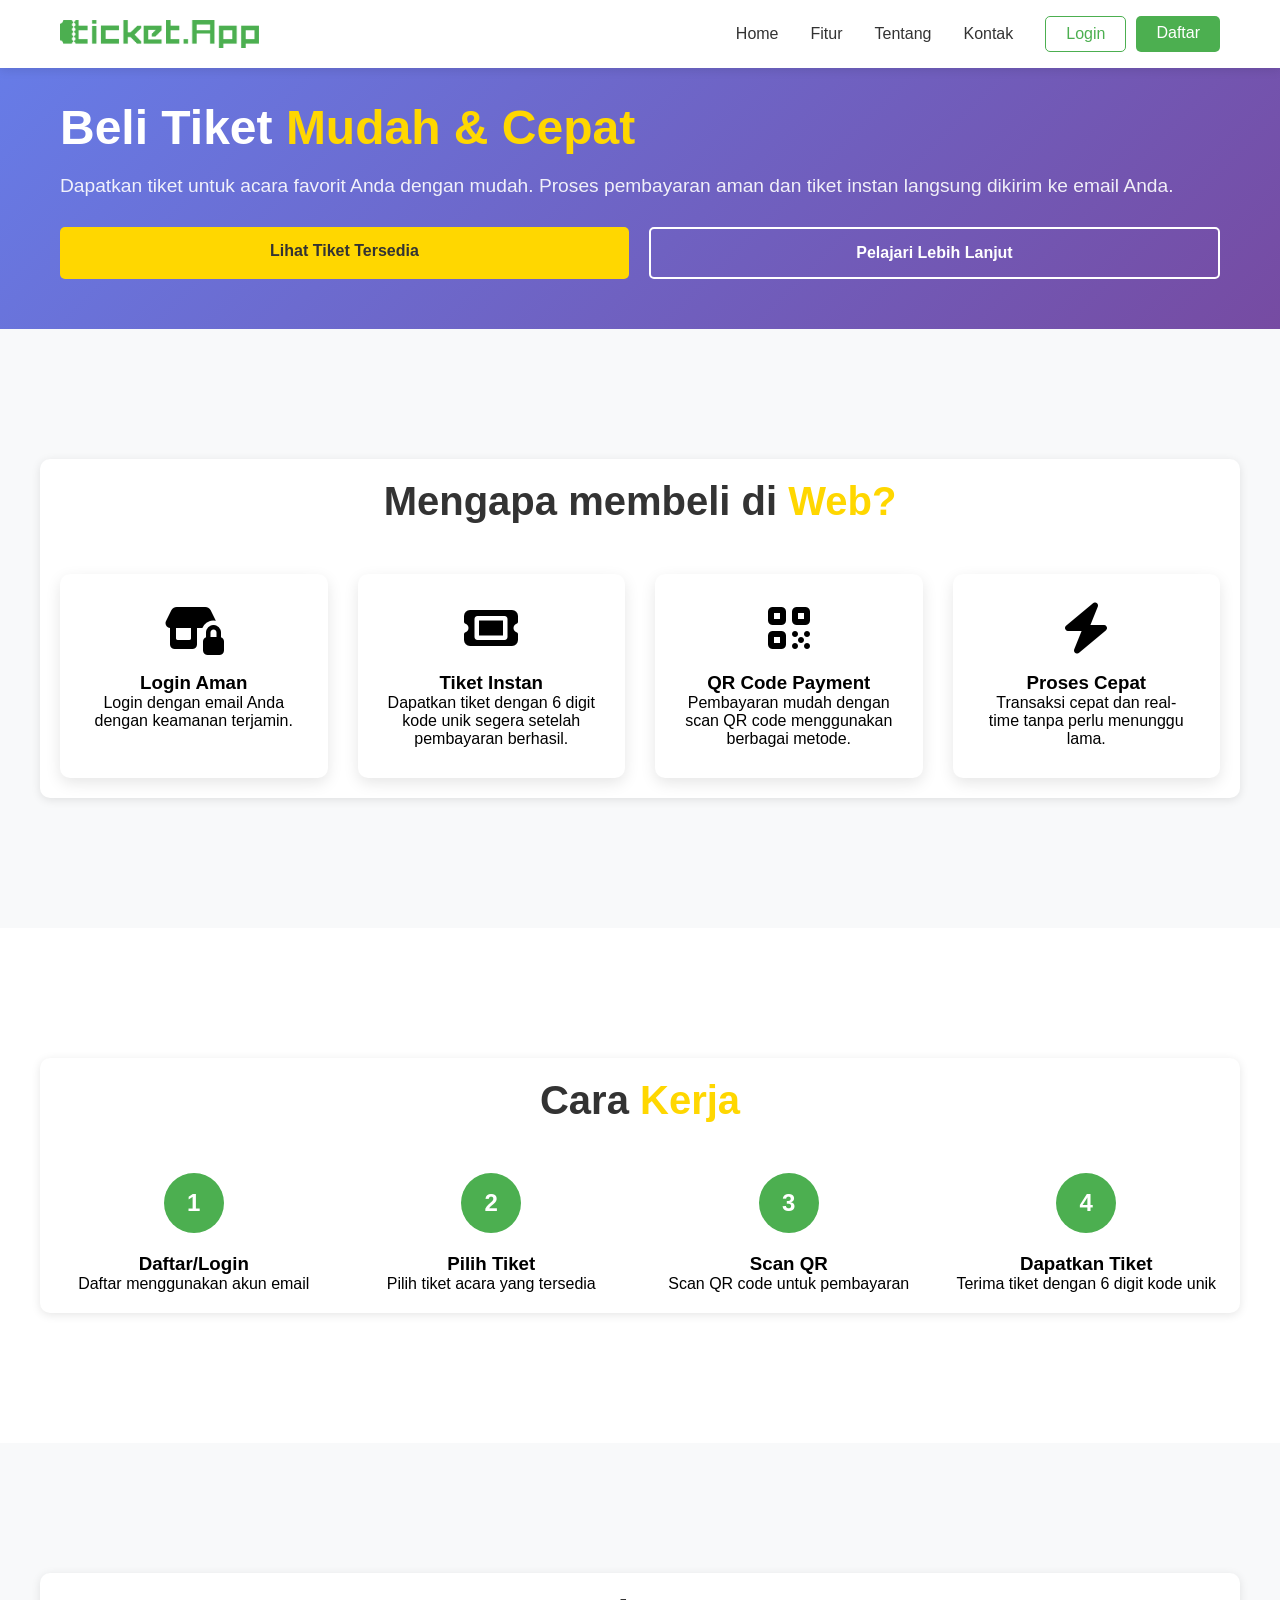
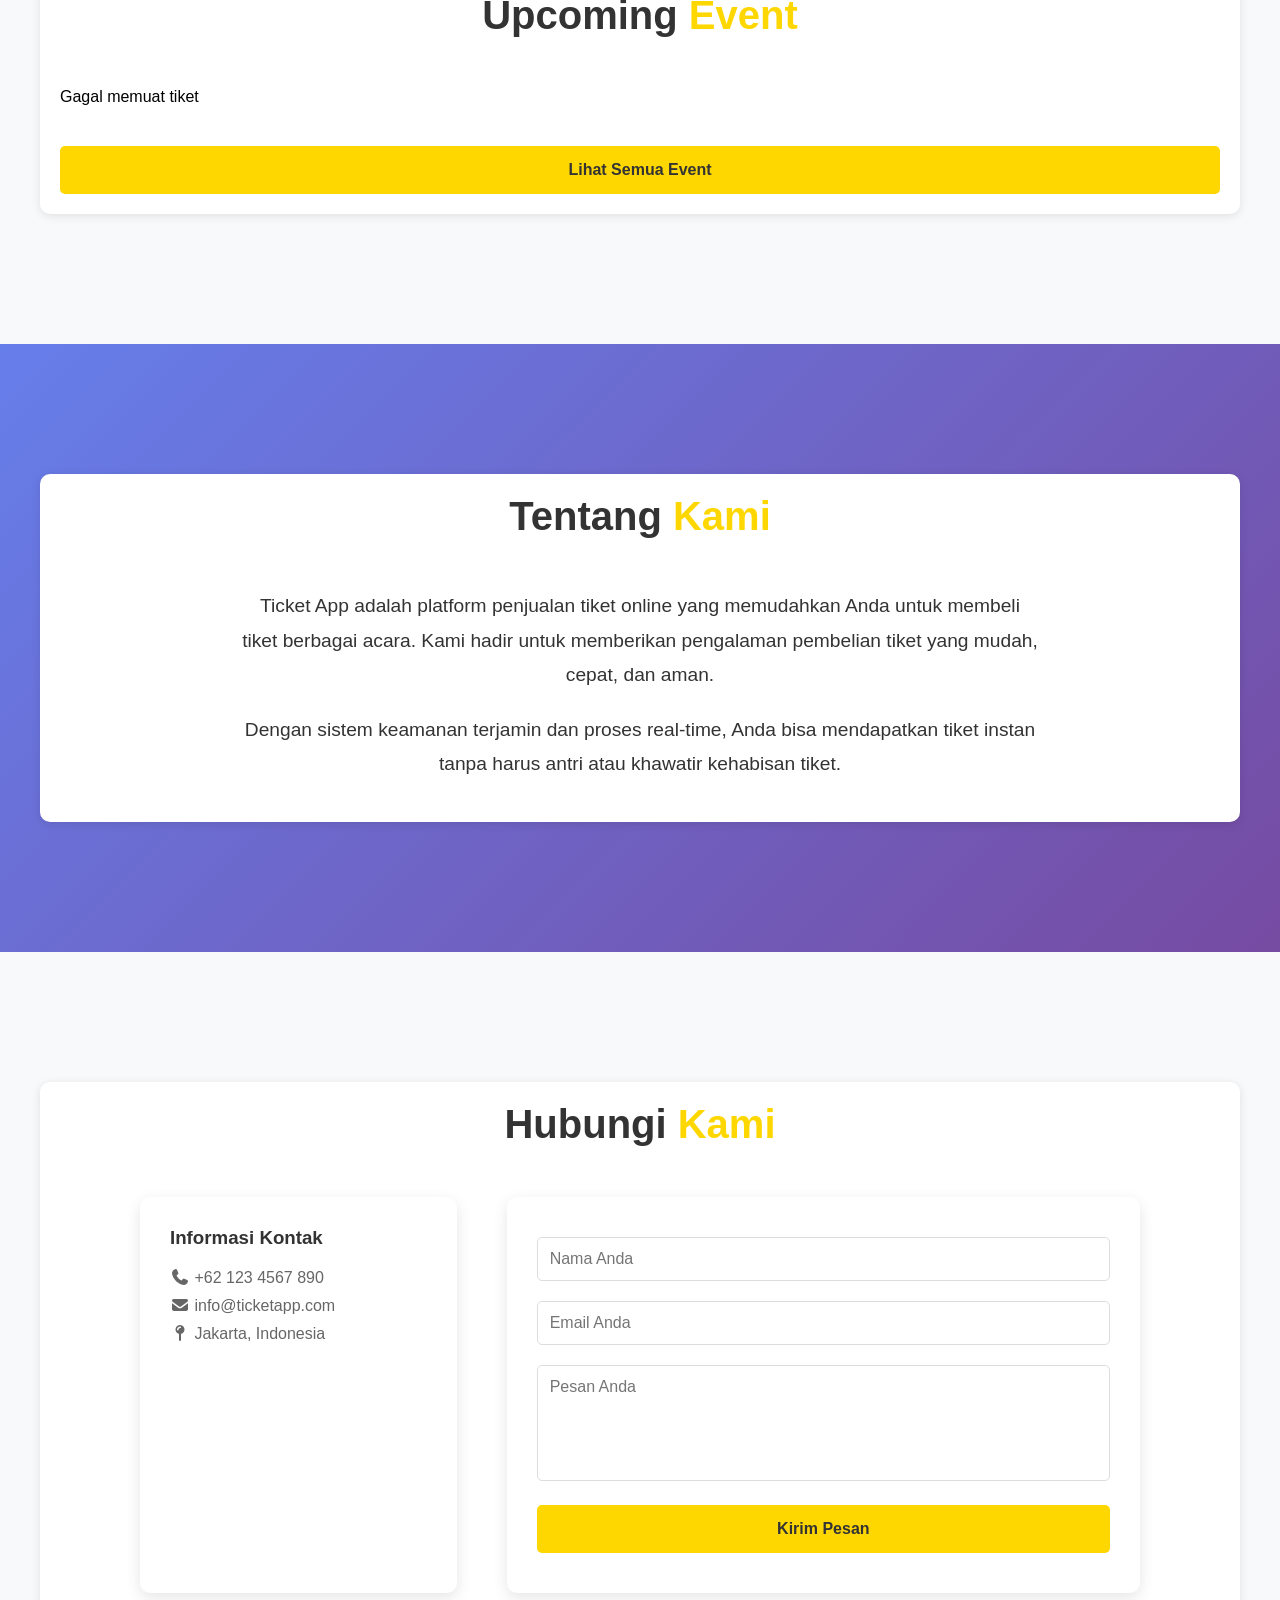
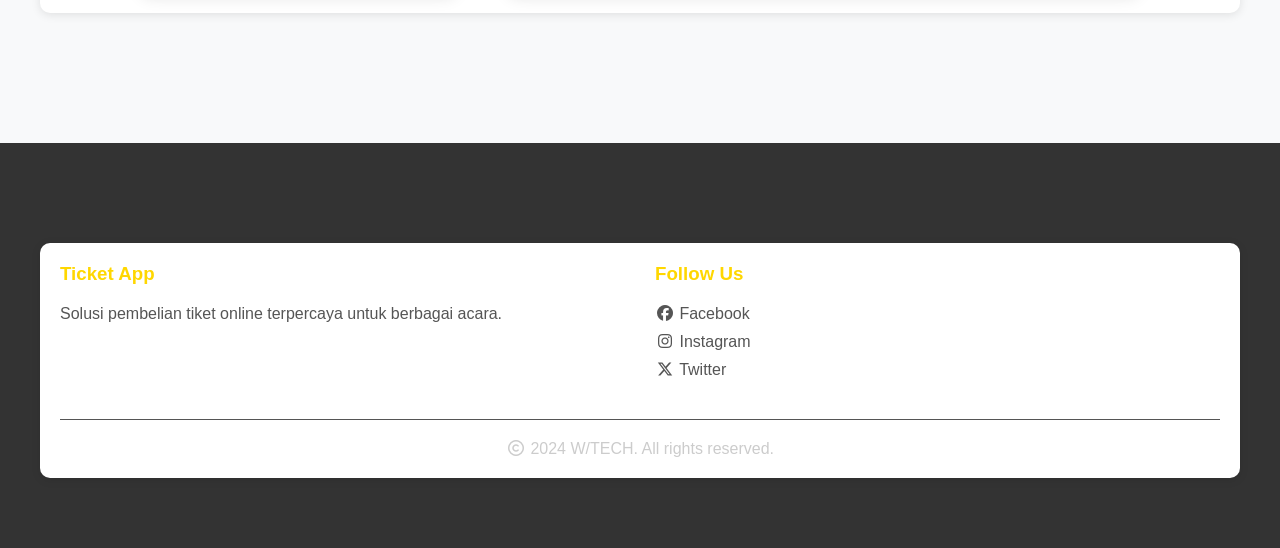
==== index.html @ f9aea58b "Add files via upload" ====
<!DOCTYPE html>
<html lang="id">
<head>
    <meta charset="UTF-8">
    <meta name="viewport" content="width=device-width, initial-scale=1.0">
    <link rel="icon" href="images/icon.png">
    <title>Ticket App</title>
    <link rel="stylesheet" href="css/style.css">
    <link rel="stylesheet" href="fontawesome/css/fontawesome.css">
    <link rel="stylesheet" href="fontawesome/css/solid.css">
    <link rel="stylesheet" href="fontawesome/css/regular.css">
    <link rel="stylesheet" href="fontawesome/css/brands.css">    
    <link rel="stylesheet" href="fontawesome/css/thin.css">
    <script src="js/toast.js"></script>
</head>
<body>
    <!-- Navbar -->
    <nav class="navbar">
        <div class="nav-container">
            <div class="nav-brand">
                <h1><div class="img-logo" style="width: 12.45rem; height: 1.75rem; background-image: url(./images/ticket.png); background-size: cover;" /></h1>
            </div>
            <div class="nav-menu" id="nav-menu">
                <a href="#home">Home</a>
                <a href="#features">Fitur</a>
                <a href="#about">Tentang</a>
                <a href="#contact">Kontak</a>
                <a href="./my-tickets.html" id="my-tickets-link" style="display: none;">Tiket Saya</a>
                <a href="./admin.html" id="admin-link" style="display: none; font-weight: bold; /* color: #4fd99b; */">Panel Admin</a>
                <div id="auth-buttons">
                    <script type="module" src="js/auth.js"></script>
                    <!-- Auth buttons will be inserted here by JavaScript -->
                </div>
                <div id="user-profile" style="display: none;">
                    <i class="fa-solid fa-circle-user user-icon"></i>
                    <span id="user-name"></span>
                    <button onclick="logout()" class="btn-logout">Logout</button>
                </div>
            </div>
            <div class="hamburger" id="hamburger">
                <span></span>
                <span></span>
                <span></span>
            </div>
        </div>
    </nav>

    <!-- Hero Section -->
    <section id="home" class="hero">
        <div class="hero-container">
            <div class="hero-content">
                <h1>Beli Tiket <span class="highlight">Mudah & Cepat</span></h1>
                <p>Dapatkan tiket untuk acara favorit Anda dengan mudah. Proses pembayaran aman dan tiket instan langsung dikirim ke email Anda.</p>
                <div class="hero-buttons">
                    <a href="#preview-events" class="btn-primary">Lihat Tiket Tersedia</a>
                    <a href="#features" class="btn-secondary">Pelajari Lebih Lanjut</a>
                </div>
            </div>
            <!-- <div class="hero-image">
                <img src="https://via.placeholder.com/500x400" alt="Hero Image">
            </div> -->
        </div>
    </section>

    <!-- Features Section -->
    <section id="features" class="features">
        <div class="container">
            <h2 class="section-title">Mengapa membeli di <span class="highlight">Web?</span></h2>
            <div class="features-grid">
                <div class="feature-card">
                    <i class="fa-solid fa-shop-lock feature-icon"></i>
                    <h3>Login Aman</h3>
                    <p>Login dengan email Anda dengan keamanan terjamin.</p>
                </div>
                <div class="feature-card">
                    <i class="fa-solid fa-ticket feature-icon"></i>
                    <h3>Tiket Instan</h3>
                    <p>Dapatkan tiket dengan 6 digit kode unik segera setelah pembayaran berhasil.</p>
                </div>
                <div class="feature-card">
                    <i class="fa-solid fa-qrcode feature-icon"></i>
                    <h3>QR Code Payment</h3>
                    <p>Pembayaran mudah dengan scan QR code menggunakan berbagai metode.</p>
                </div>
                <div class="feature-card">
                    <i class="fa-solid fa-bolt feature-icon"></i>
                    <h3>Proses Cepat</h3>
                    <p>Transaksi cepat dan real-time tanpa perlu menunggu lama.</p>
                </div>
            </div>
        </div>
    </section>

    <!-- How It Works -->
    <section class="how-it-works">
        <div class="container">
            <h2 class="section-title">Cara <span class="highlight">Kerja</span></h2>
            <div class="steps">
                <div class="step">
                    <div class="step-number">1</div>
                    <h3>Daftar/Login</h3>
                    <p>Daftar menggunakan akun email</p>
                </div>
                <div class="step">
                    <div class="step-number">2</div>
                    <h3>Pilih Tiket</h3>
                    <p>Pilih tiket acara yang tersedia</p>
                </div>
                <div class="step">
                    <div class="step-number">3</div>
                    <h3>Scan QR</h3>
                    <p>Scan QR code untuk pembayaran</p>
                </div>
                <div class="step">
                    <div class="step-number">4</div>
                    <h3>Dapatkan Tiket</h3>
                    <p>Terima tiket dengan 6 digit kode unik</p>
                </div>
            </div>
        </div>
    </section>

    <!-- Available Events Preview -->
    <section id="preview-events" class="preview-events">
        <div class="container">
            <h2 class="section-title">Upcoming <span class="highlight">Event</span></h2>
            <div class="events-grid" id="preview-tickets"></div>
            <div class="center-button">
                <a href="#preview-events" class="btn-primary" onclick="loadMoreTickets()">Lihat Semua Event</a>
            </div>
        </div>
    </section>
    
    <!-- About Section -->
    <section id="about" class="about">
        <div class="container">
            <div class="about-content">
                <h2 class="section-title">Tentang <span class="highlight">Kami</span></h2>
                <p>Ticket App adalah platform penjualan tiket online yang memudahkan Anda untuk membeli tiket berbagai acara. Kami hadir untuk memberikan pengalaman pembelian tiket yang mudah, cepat, dan aman.</p>
                <p>Dengan sistem keamanan terjamin dan proses real-time, Anda bisa mendapatkan tiket instan tanpa harus antri atau khawatir kehabisan tiket.</p>
            </div>
        </div>
    </section>

    <!-- Contact Section -->
    <section id="contact" class="contact">
        <div class="container">
            <h2 class="section-title">Hubungi <span class="highlight">Kami</span></h2>
            <div class="contact-container">
                <div class="contact-info">
                    <h3>Informasi Kontak</h3>
                    <p><i class="fa-solid fa-phone"></i> +62 123 4567 890</p>
                    <p><i class="fa-solid fa-envelope"></i> info@ticketapp.com</p>
                    <p><i class="fa-solid fa-map-pin"></i> Jakarta, Indonesia</p>
                </div>
                <form class="contact-form" id="contact-form">
                    <input type="text" placeholder="Nama Anda" required>
                    <input type="email" placeholder="Email Anda" required>
                    <textarea placeholder="Pesan Anda" rows="5" required></textarea>
                    <button type="submit" class="btn-primary">Kirim Pesan</button>
                </form>
            </div>
        </div>
    </section>

    <!-- Footer -->
    <footer class="footer">
        <div class="container">
            <div class="footer-content">
                <div class="footer-section">
                    <h3>Ticket App</h3>
                    <p>Solusi pembelian tiket online terpercaya untuk berbagai acara.</p>
                </div>

                <div class="footer-section">
                    <h3>Follow Us</h3>
                    <div class="social-links">
                        <a href="#" target="_blank" rel="noopener noreferrer"><i class="fa-brands fa-facebook"></i> Facebook</a>
                        <a href="#" target="_blank" rel="noopener noreferrer"><i class="fa-brands fa-instagram"></i> Instagram</a>
                        <a href="#" target="_blank" rel="noopener noreferrer"><i class="fa-brands fa-x-twitter"></i> Twitter</a>
                    </div>
                </div>
            </div>
            <div class="footer-bottom">
                <p><i class="fa-regular fa-copyright"></i> 2024 W/TECH. All rights reserved.</p>
            </div>
        </div>
    </footer>

    <script type="module">
        import { initAuth, logout } from './js/auth.js';
        import { loadTickets } from './js/tickets.js';
        
        window.logout = logout;

        let currentLimit = 3; // Menentukan jumlah tiket awal
        const TICKETS_PER_CLICK = 3; // Berapa tiket tambahan tiap kali klik
    
        window.loadMoreTickets = () => {
            currentLimit += TICKETS_PER_CLICK;
            loadTickets('preview-tickets', currentLimit);
        };
        // Initialize authentication
        initAuth((user) => {
            const authButtons = document.getElementById('auth-buttons');
            const userProfile = document.getElementById('user-profile');
            
            if (user) {
                
                authButtons.style.display = 'none';
                userProfile.style.display = 'flex';
                
                const myTicketsLink = document.getElementById('my-tickets-link');
                if (myTicketsLink) {
                    myTicketsLink.style.display = 'inline-block';
                }
                
                const userNameEl = document.getElementById('user-name');
                if (userNameEl) {
                    if (user.userData?.name) {
                        userNameEl.textContent = user.userData?.name.trim().split(' ')[0] || user.user?.email || 'User';
                    } else {
                        userNameEl.textContent = user.userData?.name || user.user?.email || 'User';
                    }
                }
                                
                const userAvatarEl = document.getElementById('user-avatar');
                if (userAvatarEl) {
                    userAvatarEl.src = user.userData?.photoURL || 'https://via.placeholder.com/150';
                }
                
                const adminLink = document.getElementById('admin-link');
                
                if (adminLink && (user.role === 'admin' || user.isAdmin === true)) {
                    adminLink.style.display = 'inline-block'; // Munculkan tombol
                } else if (adminLink) {
                    adminLink.style.display = 'none'; // Sembunyikan untuk user biasa
                }

            } else {
                
                authButtons.style.display = 'flex';
                userProfile.style.display = 'none';
                
                const adminLink = document.getElementById('admin-link');
                if (adminLink) adminLink.style.display = 'none';
                
                authButtons.innerHTML = `
                    <a href="./login.html" class="btn-login">Login</a>
                    <a href="./login.html" class="btn-register">Daftar</a>
                `;
            }
        });
        
        loadTickets('preview-tickets', currentLimit);
        
        document.getElementById('hamburger').addEventListener('click', () => {
            document.getElementById('nav-menu').classList.toggle('active');
        });
        
        document.getElementById('contact-form').addEventListener('submit', (e) => {
            e.preventDefault();
            window.showToast('Pesan Anda telah dikirim! Kami akan segera merespon.', 'success', 3000);
            e.target.reset();
        });
    </script>
</body>
</html>
---- css/style.css ----
* {
    margin: 0;
    padding: 0;
    box-sizing: border-box;
}

body {
    font-family: Arial, sans-serif;
    background: #f0f2f5;
}

.container {
    max-width: 1200px;
    margin: 50px auto;
    padding: 20px;
    background: white;
    border-radius: 10px;
    box-shadow: 0 2px 10px rgba(0,0,0,0.1);
}

h2 {
    text-align: center;
    margin-bottom: 30px;
    color: #333;
}

input, button, textarea {
    width: 100%;
    padding: 12px;
    margin: 10px 0;
    border: 1px solid #ddd;
    border-radius: 5px;
    font-family: Arial;
    font-size: 16px;
    resize: none;
}

button {
    background: #4CAF50;
    color: white;
    border: none;
    cursor: pointer;
    transition: background 0.3s;
}

button:hover {
    background: #45a049;
}

#google-login {
    background: #4285f4;
}

#google-login:hover {
    background: #3367d6;
}

.tickets-grid {
    display: grid;
    grid-template-columns: repeat(auto-fill, minmax(250px, 1fr));
    gap: 20px;
    margin: 20px 0;
}

.ticket-card {
    border: 1px solid #ddd;
    border-radius: 5px;
    padding: 15px;
    text-align: center;
}

.ticket-card h3 {
    margin-bottom: 10px;
    color: #333;
}

.ticket-card button {
    width: auto;
    padding: 8px 20px;
    margin-top: 10px;
}

.payment-container {
    text-align: center;
}

.qr-code {
    margin: 30px auto;
    max-width: 300px;
}

.qr-code svg {
    width: 100%;
    height: auto;
}

.ticket-details {
    text-align: center;
    padding: 20px;
    border: 2px dashed #4CAF50;
    border-radius: 10px;
    margin: 20px 0;
}

.unique-code h1 {
    font-size: 48px;
    text-align: center;
    color: #4CAF50;
    letter-spacing: 5px;
    margin: 20px 0;
}

.admin-section {
    background: #f9f9f9;
    padding: 20px;
    margin: 20px 0;
    border-radius: 5px;
}

.ticket-item {
    display: flex;
    justify-content: space-between;
    align-items: center;
    padding: 10px;
    border-bottom: 1px solid #ddd;
}

.ticket-item button {
    width: auto;
    background: #f44336;
    margin: 0;
}

.ticket-item button:hover {
    background: #da190b;
}

@media print {
    button {
        display: none;
    }
}

/* Navbar Styles */
.navbar {
    background: white;
    box-shadow: 0 2px 10px rgba(0,0,0,0.1);
    position: fixed;
    width: 100%;
    top: 0;
    z-index: 1000;
}

.nav-container {
    max-width: 1200px;
    margin: 0 auto;
    padding: 1rem 20px;
    display: flex;
    justify-content: space-between;
    align-items: center;
}

.nav-brand h1 {
    color: #4CAF50;
    font-size: 1.5rem;
}

.nav-menu {
    display: flex;
    align-items: center;
    gap: 2rem;
}

.nav-menu a {
    text-decoration: none;
    color: #333;
    font-weight: 500;
    transition: color 0.3s;
}

.nav-menu a:hover {
    color: #4CAF50;
}

.btn-login, .btn-register {
    padding: 8px 20px;
    border-radius: 5px;
}

.btn-login {
    border: 1px solid #4CAF50;
    color: #4CAF50 !important;
    margin-right: 10px;
}

.btn-register {
    background: #4CAF50;
    color: white !important;
}

.btn-register:hover {
    background: #45a049;
}

#user-profile {
    display: flex;
    gap: 2vh;
    flex-direction: row;
    flex-wrap: nowrap;
    justify-content: center;
    align-items: center;
}

.user-icon {
    font-size: 6vh;
}

.hamburger {
    display: none;
    flex-direction: column;
    cursor: pointer;
}

.hamburger span {
    width: 25px;
    height: 3px;
    background: #333;
    margin: 2px 0;
    transition: 0.3s;
}

/* Hero Section */
.hero {
    padding: 100px 0 50px;
    background: linear-gradient(135deg, #667eea 0%, #764ba2 100%);
    color: white;
}

.hero-container {
    max-width: 1200px;
    margin: 0 auto;
    padding: 0 20px;
    display: grid;
    grid-template-columns: 1fr; /*if there's any image --> grid-template-columns: 1fr 1fr;  */
    gap: 50px;
    align-items: center;
}

.hero-content h1 {
    font-size: 3rem;
    margin-bottom: 20px;
}

.hero-content p {
    font-size: 1.2rem;
    margin-bottom: 30px;
    opacity: 0.9;
}

.highlight {
    color: #ffd700;
}

.hero-buttons {
    display: flex;
    gap: 20px;
}

.btn-primary {
    display: flex;
    justify-content: center;
    width: 100%;
    padding: 15px 30px;
    background: #ffd700;
    color: #333;
    text-decoration: none;
    border-radius: 5px;
    font-weight: bold;
    transition: background 0.3s;
}

.btn-primary:hover {
    background: #ffed4a;
}

.btn-secondary {
    display: flex;
    justify-content: center;
    width: 100%;
    padding: 15px 30px;
    background: transparent;
    color: white;
    text-decoration: none;
    border: 2px solid white;
    border-radius: 5px;
    font-weight: bold;
    transition: all 0.3s;
}

.btn-secondary:hover {
    background: white;
    color: #667eea;
}

/* Section Title */
.section-title {
    text-align: center;
    font-size: 2.5rem;
    margin-bottom: 50px;
    color: #333;
}

/* Features Section */
.features {
    padding: 80px 0;
    background: #f8f9fa;
}

.features-grid {
    display: grid;
    grid-template-columns: repeat(auto-fit, minmax(250px, 1fr));
    gap: 30px;
}

.feature-card {
    text-align: center;
    padding: 30px;
    background: white;
    border-radius: 10px;
    box-shadow: 0 5px 15px rgba(0,0,0,0.1);
    transition: transform 0.3s;
}

.feature-card:hover {
    transform: translateY(-10px);
}

.feature-icon {
    font-size: 3rem;
    margin-bottom: 20px;
}

/* How It Works */
.how-it-works {
    padding: 80px 0;
    background: white;
}

.steps {
    display: grid;
    grid-template-columns: repeat(auto-fit, minmax(200px, 1fr));
    gap: 30px;
    text-align: center;
}

.step {
    position: relative;
}

.step-number {
    width: 60px;
    height: 60px;
    background: #4CAF50;
    color: white;
    font-size: 1.5rem;
    font-weight: bold;
    border-radius: 50%;
    display: flex;
    align-items: center;
    justify-content: center;
    margin: 0 auto 20px;
}

/* Preview Events */
.preview-events {
    padding: 80px 0;
    background: #f8f9fa;
}

.events-grid {
    display: grid;
    grid-template-columns: repeat(auto-fit, minmax(300px, 1fr));
    gap: 30px;
    margin-bottom: 40px;
}

.no-tickets{
    text-align: center;
}

.event-card {
    background: white;
    border-radius: 10px;
    overflow: hidden;
    box-shadow: 0 5px 15px rgba(0,0,0,0.1);
    transition: transform 0.3s;
}

.event-card:hover {
    transform: translateY(-10px);
}

.event-image img {
    width: 100%;
    height: 200px;
    object-fit: cover;
}

.event-info {
    padding: 20px;
}

.event-info h3 {
    margin-bottom: 10px;
    color: #333;
}

.event-info .price {
    font-size: 1.5rem;
    font-weight: bold;
    color: #4CAF50;
    margin-bottom: 10px;
}

.event-info .quantity {
    color: #666;
    margin-bottom: 5px;
}

.event-info .location {
    color: #666;
    margin-bottom: 5px;
}

.event-info .date {
    color: #666;
    margin-bottom: 15px;
}

.btn-beli {
    display: inline-block;
    padding: 8px 20px;
    background: #4CAF50;
    color: white;
    text-decoration: none;
    border-radius: 5px;
    transition: background 0.3s;
}

.btn-beli:hover {
    background: #45a049;
}

.center-button {
    text-align: center;
}

/* Testimonials */
.testimonials {
    padding: 80px 0;
    background: white;
}

.testimonials-grid {
    display: grid;
    grid-template-columns: repeat(auto-fit, minmax(300px, 1fr));
    gap: 30px;
}

.testimonial-card {
    background: #f8f9fa;
    padding: 30px;
    border-radius: 10px;
    box-shadow: 0 5px 15px rgba(0,0,0,0.05);
}

.testimonial-content {
    font-style: italic;
    margin-bottom: 20px;
    color: #555;
}

.testimonial-author {
    display: flex;
    flex-direction: column;
}

.testimonial-author strong {
    color: #333;
}

.testimonial-author span {
    color: #666;
    font-size: 0.9rem;
}

/* About Section */
.about {
    padding: 80px 0;
    background: linear-gradient(135deg, #667eea 0%, #764ba2 100%);
    color: white;
}

.about-content {
    max-width: 800px;
    margin: 0 auto;
    text-align: center;
}

.about-content .section-title {
    color: #333;
}

.about-content p {
    font-size: 1.2rem;
    line-height: 1.8;
    margin-bottom: 20px;
    color: #333;
}

/* Contact Section */
.contact {
    padding: 80px 0;
    background: #f8f9fa;
}

.contact-container {
    display: grid;
    grid-template-columns: 1fr 2fr;
    gap: 50px;
    max-width: 1000px;
    margin: 0 auto;
}

.contact-info {
    background: white;
    padding: 30px;
    border-radius: 10px;
    box-shadow: 0 5px 15px rgba(0,0,0,0.1);
}

.contact-info h3 {
    margin-bottom: 20px;
    color: #333;
}

.contact-info p {
    margin: 10px 0;
    color: #666;
}

.contact-form {
    background: white;
    padding: 30px;
    border-radius: 10px;
    box-shadow: 0 5px 15px rgba(0,0,0,0.1);
}

/* Footer */
.footer {
    background: #333;
    color: white;
    padding: 50px 0 20px;
}

.footer-content {
    display: grid;
    grid-template-columns: repeat(auto-fit, minmax(250px, 1fr));
    gap: 30px;
    margin-bottom: 30px;
}

.footer-section h3 {
    margin-bottom: 20px;
    color: #ffd700;
}

.footer-section p, .footer-section a {
    color: #555;
    text-decoration: none;
    display: block;
    margin: 10px 0;
}

.footer-section a:hover {
    color: #bfbfbf;
}

.footer-bottom {
    text-align: center;
    padding-top: 20px;
    border-top: 1px solid #555;
    color: #ccc;
}

/* Responsive Design */
@media (max-width: 768px) {
    .hamburger {
        display: flex;
    }
    
    .nav-menu {
        display: none;
        position: absolute;
        top: 100%;
        left: 0;
        right: 0;
        background: white;
        flex-direction: column;
        padding: 20px;
        box-shadow: 0 2px 10px rgba(0,0,0,0.1);
    }

    .nav-menu.active {
        display: flex;
        margin-left: auto;
        width: 42vh;
        gap: 20px;
    }
    
    .hero-container {
        grid-template-columns: 1fr;
        text-align: center;
    }
    
    .hero-buttons {
        justify-content: center;
    }
    
    .hero-content h1 {
        font-size: 2rem;
    }
    
    .section-title {
        font-size: 2rem;
    }
    
    .contact-container {
        grid-template-columns: 1fr;
    }
    
    .steps {
        grid-template-columns: 1fr;
    }
    
    .step {
        max-width: 300px;
        margin: 0 auto;
    }
}

@media (max-width: 480px) {
    .hero-buttons {
        flex-direction: column;
    }
    
    .btn-primary, .btn-secondary {
        width: 100%;
        text-align: center;
    }
}

/* Loading Animation */
.loading {
    text-align: center;
    padding: 50px;
    color: #666;
}

@keyframes spin {
    0% { transform: rotate(0deg); }
    100% { transform: rotate(360deg); }
}

.loading::after {
    content: '';
    display: inline-block;
    width: 30px;
    height: 30px;
    border: 3px solid #f3f3f3;
    border-top: 3px solid #4CAF50;
    border-radius: 50%;
    animation: spin 1s linear infinite;
    margin-left: 10px;
}

/* ==========================================
   KODE UNTUK TOAST NOTIFICATION
========================================== */
#toast-container {
    position: fixed;
    top: 20px;
    right: 20px;
    z-index: 9999;
    display: flex;
    flex-direction: column;
    gap: 15px;
}

.toast {
    background: #ffffff;
    color: #333333;
    min-width: 300px;
    max-width: 400px;
    border-radius: 8px;
    box-shadow: 0 10px 25px rgba(0, 0, 0, 0.1);
    display: flex;
    flex-direction: column;
    overflow: hidden;
    animation: slideInRight 0.5s cubic-bezier(0.68, -0.55, 0.265, 1.55) forwards;
    position: relative;
}

.toast.fade-out {
    animation: fadeOutRight 1s ease-out;
}

.toast-content {
    display: flex;
    align-items: center;
    padding: 16px 20px;
    gap: 15px;
}

.toast-icon { font-size: 24px; }
.toast-icon.success { color: #2ecc71; }
.toast-icon.error { color: #e74c3c; }
.toast-icon.info { color: #3498db; }
.toast-icon.confirm { color: #f39c12; }

.toast-message {
    font-size: 16px;
    font-weight: 500;
    flex: 1;
    line-height: 1.4;
}

/* Tombol Khusus untuk Toast Konfirmasi */
.toast-actions {
    display: flex;
    justify-content: flex-end;
    gap: 10px;
    padding: 0 20px 15px;
}

.toast-btn {
    padding: 8px 15px;
    border: none;
    border-radius: 4px;
    cursor: pointer;
    font-size: 13px;
    font-weight: bold;
    transition: background 0.2s;
}

.toast-btn.yes { background: #e74c3c; color: white; }
.toast-btn.yes:hover { background: #c0392b; }
.toast-btn.no { background: #f0f0f0; color: #333; }
.toast-btn.no:hover { background: #e0e0e0; }

/* Progress Bar */
.toast-progress {
    height: 3px;
    width: 100%;
    background: #f0f0f0;
}

.toast-progress-bar {
    height: 100%;
    width: 100%;
    animation: progress linear forwards;
}

/* Animasi */
@keyframes slideInRight {
    from { transform: translateX(120%); opacity: 0; }
    to { transform: translateX(0); opacity: 1; }
}

@keyframes fadeOutRight {
    from { transform: translateX(0); opacity: 1; }
    to { transform: translateX(120%); opacity: 0; }
}

@keyframes progress {
    from { width: 100%; }
    to { width: 0%; }
}
---- fontawesome/css/solid.css ----
/*!
 * Font Awesome Pro 7.2.0 by @fontawesome - https://fontawesome.com
 * License - https://fontawesome.com/license (Commercial License)
 * Copyright 2026 Fonticons, Inc.
 */
:host,:root{--fa-family-classic:"Font Awesome 7 Pro";--fa-font-solid:normal 900 1em/1 var(--fa-family-classic);--fa-style-family-classic:var(--fa-family-classic)}@font-face{font-family:"Font Awesome 7 Pro";font-style:normal;font-weight:900;font-display:block;src:url(../webfonts/fa-solid-900.woff2)}.fas{--fa-style:900}.fa-classic,.fas{--fa-family:var(--fa-family-classic)}.fa-solid{--fa-style:900}
---- fontawesome/css/regular.css ----
/*!
 * Font Awesome Pro 7.2.0 by @fontawesome - https://fontawesome.com
 * License - https://fontawesome.com/license (Commercial License)
 * Copyright 2026 Fonticons, Inc.
 */
:host,:root{--fa-family-classic:"Font Awesome 7 Pro";--fa-font-regular:normal 400 1em/1 var(--fa-family-classic);--fa-style-family-classic:var(--fa-family-classic)}@font-face{font-family:"Font Awesome 7 Pro";font-style:normal;font-weight:400;font-display:block;src:url(../webfonts/fa-regular-400.woff2)}.far{--fa-style:400}.fa-classic,.far{--fa-family:var(--fa-family-classic)}.fa-regular{--fa-style:400}
---- fontawesome/css/brands.css ----
/*!
 * Font Awesome Pro 7.2.0 by @fontawesome - https://fontawesome.com
 * License - https://fontawesome.com/license (Commercial License)
 * Copyright 2026 Fonticons, Inc.
 */
:host,:root{--fa-family-brands:"Font Awesome 7 Brands";--fa-font-brands:normal 400 1em/1 var(--fa-family-brands)}@font-face{font-family:"Font Awesome 7 Brands";font-style:normal;font-weight:400;font-display:block;src:url(../webfonts/fa-brands-400.woff2)}.fa-brands,.fa-classic.fa-brands,.fab{--fa-family:var(--fa-family-brands);--fa-style:400}.fa-firefox-browser{--fa:"\e007"}.fa-ideal{--fa:"\e013"}.fa-microblog{--fa:"\e01a"}.fa-pied-piper-square,.fa-square-pied-piper{--fa:"\e01e"}.fa-unity{--fa:"\e049"}.fa-dailymotion{--fa:"\e052"}.fa-instagram-square,.fa-square-instagram{--fa:"\e055"}.fa-mixer{--fa:"\e056"}.fa-shopify{--fa:"\e057"}.fa-deezer{--fa:"\e077"}.fa-edge-legacy{--fa:"\e078"}.fa-google-pay{--fa:"\e079"}.fa-rust{--fa:"\e07a"}.fa-tiktok{--fa:"\e07b"}.fa-unsplash{--fa:"\e07c"}.fa-cloudflare{--fa:"\e07d"}.fa-guilded{--fa:"\e07e"}.fa-hive{--fa:"\e07f"}.fa-42-group,.fa-innosoft{--fa:"\e080"}.fa-instalod{--fa:"\e081"}.fa-octopus-deploy{--fa:"\e082"}.fa-perbyte{--fa:"\e083"}.fa-uncharted{--fa:"\e084"}.fa-watchman-monitoring{--fa:"\e087"}.fa-wodu{--fa:"\e088"}.fa-wirsindhandwerk,.fa-wsh{--fa:"\e2d0"}.fa-bots{--fa:"\e340"}.fa-cmplid{--fa:"\e360"}.fa-bilibili{--fa:"\e3d9"}.fa-golang{--fa:"\e40f"}.fa-pix{--fa:"\e43a"}.fa-sitrox{--fa:"\e44a"}.fa-hashnode{--fa:"\e499"}.fa-meta{--fa:"\e49b"}.fa-padlet{--fa:"\e4a0"}.fa-nfc-directional{--fa:"\e530"}.fa-nfc-symbol{--fa:"\e531"}.fa-screenpal{--fa:"\e570"}.fa-space-awesome{--fa:"\e5ac"}.fa-square-font-awesome{--fa:"\e5ad"}.fa-gitlab-square,.fa-square-gitlab{--fa:"\e5ae"}.fa-odysee{--fa:"\e5c6"}.fa-stubber{--fa:"\e5c7"}.fa-debian{--fa:"\e60b"}.fa-shoelace{--fa:"\e60c"}.fa-threads{--fa:"\e618"}.fa-square-threads{--fa:"\e619"}.fa-square-x-twitter{--fa:"\e61a"}.fa-x-twitter{--fa:"\e61b"}.fa-opensuse{--fa:"\e62b"}.fa-letterboxd{--fa:"\e62d"}.fa-square-letterboxd{--fa:"\e62e"}.fa-mintbit{--fa:"\e62f"}.fa-google-scholar{--fa:"\e63b"}.fa-brave{--fa:"\e63c"}.fa-brave-reverse{--fa:"\e63d"}.fa-pixiv{--fa:"\e640"}.fa-upwork{--fa:"\e641"}.fa-webflow{--fa:"\e65c"}.fa-signal-messenger{--fa:"\e663"}.fa-bluesky{--fa:"\e671"}.fa-jxl{--fa:"\e67b"}.fa-square-upwork{--fa:"\e67c"}.fa-web-awesome{--fa:"\e682"}.fa-square-web-awesome{--fa:"\e683"}.fa-square-web-awesome-stroke{--fa:"\e684"}.fa-dart-lang{--fa:"\e693"}.fa-flutter{--fa:"\e694"}.fa-files-pinwheel{--fa:"\e69f"}.fa-css{--fa:"\e6a2"}.fa-square-bluesky{--fa:"\e6a3"}.fa-openai{--fa:"\e7cf"}.fa-square-linkedin{--fa:"\e7d0"}.fa-cash-app{--fa:"\e7d4"}.fa-disqus{--fa:"\e7d5"}.fa-11ty,.fa-eleventy{--fa:"\e7d6"}.fa-kakao-talk{--fa:"\e7d7"}.fa-linktree{--fa:"\e7d8"}.fa-notion{--fa:"\e7d9"}.fa-pandora{--fa:"\e7da"}.fa-pixelfed{--fa:"\e7db"}.fa-tidal{--fa:"\e7dc"}.fa-vsco{--fa:"\e7dd"}.fa-w3c{--fa:"\e7de"}.fa-lumon{--fa:"\e7e2"}.fa-lumon-drop{--fa:"\e7e3"}.fa-square-figma{--fa:"\e7e4"}.fa-tex{--fa:"\e7ff"}.fa-duolingo{--fa:"\e812"}.fa-supportnow{--fa:"\e833"}.fa-tor-browser{--fa:"\e838"}.fa-typescript{--fa:"\e840"}.fa-square-deskpro{--fa:"\e844"}.fa-circle-zulip{--fa:"\e851"}.fa-julia{--fa:"\e852"}.fa-zulip{--fa:"\e853"}.fa-unison{--fa:"\e854"}.fa-bgg,.fa-board-game-geek{--fa:"\e855"}.fa-ko-fi{--fa:"\e856"}.fa-kubernetes{--fa:"\e857"}.fa-postgresql{--fa:"\e858"}.fa-scaleway{--fa:"\e859"}.fa-venmo{--fa:"\e85a"}.fa-venmo-v{--fa:"\e85b"}.fa-unreal-engine{--fa:"\e85c"}.fa-globaleaks{--fa:"\e85d"}.fa-solana{--fa:"\e85e"}.fa-threema{--fa:"\e85f"}.fa-forgejo{--fa:"\e860"}.fa-claude{--fa:"\e861"}.fa-gitee{--fa:"\e863"}.fa-xmpp{--fa:"\e864"}.fa-fediverse{--fa:"\e865"}.fa-tailwind-css{--fa:"\e866"}.fa-arch-linux{--fa:"\e867"}.fa-svelte{--fa:"\e868"}.fa-hugging-face{--fa:"\e869"}.fa-leetcode{--fa:"\e86a"}.fa-openstreetmap{--fa:"\e86b"}.fa-ultralytics{--fa:"\e86d"}.fa-ultralytics-hub{--fa:"\e86e"}.fa-ultralytics-yolo{--fa:"\e86f"}.fa-obsidian{--fa:"\e879"}.fa-zoom{--fa:"\e87b"}.fa-vim{--fa:"\e88a"}.fa-symfonycasts{--fa:"\e8ab"}.fa-square-twitter,.fa-twitter-square{--fa:"\f081"}.fa-facebook-square,.fa-square-facebook{--fa:"\f082"}.fa-linkedin{--fa:"\f08c"}.fa-github-square,.fa-square-github{--fa:"\f092"}.fa-twitter{--fa:"\f099"}.fa-facebook{--fa:"\f09a"}.fa-github{--fa:"\f09b"}.fa-pinterest{--fa:"\f0d2"}.fa-pinterest-square,.fa-square-pinterest{--fa:"\f0d3"}.fa-google-plus-square,.fa-square-google-plus{--fa:"\f0d4"}.fa-google-plus-g{--fa:"\f0d5"}.fa-linkedin-in{--fa:"\f0e1"}.fa-github-alt{--fa:"\f113"}.fa-maxcdn{--fa:"\f136"}.fa-html5{--fa:"\f13b"}.fa-css3{--fa:"\f13c"}.fa-btc{--fa:"\f15a"}.fa-youtube{--fa:"\f167"}.fa-xing{--fa:"\f168"}.fa-square-xing,.fa-xing-square{--fa:"\f169"}.fa-dropbox{--fa:"\f16b"}.fa-stack-overflow{--fa:"\f16c"}.fa-instagram{--fa:"\f16d"}.fa-flickr{--fa:"\f16e"}.fa-adn{--fa:"\f170"}.fa-bitbucket{--fa:"\f171"}.fa-tumblr{--fa:"\f173"}.fa-square-tumblr,.fa-tumblr-square{--fa:"\f174"}.fa-apple{--fa:"\f179"}.fa-windows{--fa:"\f17a"}.fa-android{--fa:"\f17b"}.fa-linux{--fa:"\f17c"}.fa-dribbble{--fa:"\f17d"}.fa-skype{--fa:"\f17e"}.fa-foursquare{--fa:"\f180"}.fa-trello{--fa:"\f181"}.fa-gratipay{--fa:"\f184"}.fa-vk{--fa:"\f189"}.fa-weibo{--fa:"\f18a"}.fa-renren{--fa:"\f18b"}.fa-pagelines{--fa:"\f18c"}.fa-stack-exchange{--fa:"\f18d"}.fa-square-vimeo,.fa-vimeo-square{--fa:"\f194"}.fa-slack,.fa-slack-hash{--fa:"\f198"}.fa-wordpress{--fa:"\f19a"}.fa-openid{--fa:"\f19b"}.fa-yahoo{--fa:"\f19e"}.fa-google{--fa:"\f1a0"}.fa-reddit{--fa:"\f1a1"}.fa-reddit-square,.fa-square-reddit{--fa:"\f1a2"}.fa-stumbleupon-circle{--fa:"\f1a3"}.fa-stumbleupon{--fa:"\f1a4"}.fa-delicious{--fa:"\f1a5"}.fa-digg{--fa:"\f1a6"}.fa-pied-piper-pp{--fa:"\f1a7"}.fa-pied-piper-alt{--fa:"\f1a8"}.fa-drupal{--fa:"\f1a9"}.fa-joomla{--fa:"\f1aa"}.fa-behance{--fa:"\f1b4"}.fa-behance-square,.fa-square-behance{--fa:"\f1b5"}.fa-steam{--fa:"\f1b6"}.fa-square-steam,.fa-steam-square{--fa:"\f1b7"}.fa-spotify{--fa:"\f1bc"}.fa-deviantart{--fa:"\f1bd"}.fa-soundcloud{--fa:"\f1be"}.fa-vine{--fa:"\f1ca"}.fa-codepen{--fa:"\f1cb"}.fa-jsfiddle{--fa:"\f1cc"}.fa-rebel{--fa:"\f1d0"}.fa-empire{--fa:"\f1d1"}.fa-git-square,.fa-square-git{--fa:"\f1d2"}.fa-git{--fa:"\f1d3"}.fa-hacker-news{--fa:"\f1d4"}.fa-tencent-weibo{--fa:"\f1d5"}.fa-qq{--fa:"\f1d6"}.fa-weixin{--fa:"\f1d7"}.fa-slideshare{--fa:"\f1e7"}.fa-twitch{--fa:"\f1e8"}.fa-yelp{--fa:"\f1e9"}.fa-paypal{--fa:"\f1ed"}.fa-google-wallet{--fa:"\f1ee"}.fa-cc-visa{--fa:"\f1f0"}.fa-cc-mastercard{--fa:"\f1f1"}.fa-cc-discover{--fa:"\f1f2"}.fa-cc-amex{--fa:"\f1f3"}.fa-cc-paypal{--fa:"\f1f4"}.fa-cc-stripe{--fa:"\f1f5"}.fa-lastfm{--fa:"\f202"}.fa-lastfm-square,.fa-square-lastfm{--fa:"\f203"}.fa-ioxhost{--fa:"\f208"}.fa-angellist{--fa:"\f209"}.fa-buysellads{--fa:"\f20d"}.fa-connectdevelop{--fa:"\f20e"}.fa-dashcube{--fa:"\f210"}.fa-forumbee{--fa:"\f211"}.fa-leanpub{--fa:"\f212"}.fa-sellsy{--fa:"\f213"}.fa-shirtsinbulk{--fa:"\f214"}.fa-simplybuilt{--fa:"\f215"}.fa-skyatlas{--fa:"\f216"}.fa-pinterest-p{--fa:"\f231"}.fa-whatsapp{--fa:"\f232"}.fa-viacoin{--fa:"\f237"}.fa-medium,.fa-medium-m{--fa:"\f23a"}.fa-y-combinator{--fa:"\f23b"}.fa-optin-monster{--fa:"\f23c"}.fa-opencart{--fa:"\f23d"}.fa-expeditedssl{--fa:"\f23e"}.fa-cc-jcb{--fa:"\f24b"}.fa-cc-diners-club{--fa:"\f24c"}.fa-creative-commons{--fa:"\f25e"}.fa-gg{--fa:"\f260"}.fa-gg-circle{--fa:"\f261"}.fa-odnoklassniki{--fa:"\f263"}.fa-odnoklassniki-square,.fa-square-odnoklassniki{--fa:"\f264"}.fa-get-pocket{--fa:"\f265"}.fa-wikipedia-w{--fa:"\f266"}.fa-safari{--fa:"\f267"}.fa-chrome{--fa:"\f268"}.fa-firefox{--fa:"\f269"}.fa-opera{--fa:"\f26a"}.fa-internet-explorer{--fa:"\f26b"}.fa-contao{--fa:"\f26d"}.fa-500px{--fa:"\f26e"}.fa-amazon{--fa:"\f270"}.fa-houzz{--fa:"\f27c"}.fa-vimeo-v{--fa:"\f27d"}.fa-black-tie{--fa:"\f27e"}.fa-fonticons{--fa:"\f280"}.fa-reddit-alien{--fa:"\f281"}.fa-edge{--fa:"\f282"}.fa-codiepie{--fa:"\f284"}.fa-modx{--fa:"\f285"}.fa-fort-awesome{--fa:"\f286"}.fa-usb{--fa:"\f287"}.fa-product-hunt{--fa:"\f288"}.fa-mixcloud{--fa:"\f289"}.fa-scribd{--fa:"\f28a"}.fa-bluetooth{--fa:"\f293"}.fa-bluetooth-b{--fa:"\f294"}.fa-gitlab{--fa:"\f296"}.fa-wpbeginner{--fa:"\f297"}.fa-wpforms{--fa:"\f298"}.fa-envira{--fa:"\f299"}.fa-glide{--fa:"\f2a5"}.fa-glide-g{--fa:"\f2a6"}.fa-viadeo{--fa:"\f2a9"}.fa-square-viadeo,.fa-viadeo-square{--fa:"\f2aa"}.fa-snapchat,.fa-snapchat-ghost{--fa:"\f2ab"}.fa-snapchat-square,.fa-square-snapchat{--fa:"\f2ad"}.fa-pied-piper{--fa:"\f2ae"}.fa-first-order{--fa:"\f2b0"}.fa-yoast{--fa:"\f2b1"}.fa-themeisle{--fa:"\f2b2"}.fa-google-plus{--fa:"\f2b3"}.fa-font-awesome,.fa-font-awesome-flag,.fa-font-awesome-logo-full{--fa:"\f2b4"}.fa-linode{--fa:"\f2b8"}.fa-quora{--fa:"\f2c4"}.fa-free-code-camp{--fa:"\f2c5"}.fa-telegram,.fa-telegram-plane{--fa:"\f2c6"}.fa-bandcamp{--fa:"\f2d5"}.fa-grav{--fa:"\f2d6"}.fa-etsy{--fa:"\f2d7"}.fa-imdb{--fa:"\f2d8"}.fa-ravelry{--fa:"\f2d9"}.fa-sellcast{--fa:"\f2da"}.fa-superpowers{--fa:"\f2dd"}.fa-wpexplorer{--fa:"\f2de"}.fa-meetup{--fa:"\f2e0"}.fa-font-awesome-alt,.fa-square-font-awesome-stroke{--fa:"\f35c"}.fa-accessible-icon{--fa:"\f368"}.fa-accusoft{--fa:"\f369"}.fa-adversal{--fa:"\f36a"}.fa-affiliatetheme{--fa:"\f36b"}.fa-algolia{--fa:"\f36c"}.fa-amilia{--fa:"\f36d"}.fa-angrycreative{--fa:"\f36e"}.fa-app-store{--fa:"\f36f"}.fa-app-store-ios{--fa:"\f370"}.fa-apper{--fa:"\f371"}.fa-asymmetrik{--fa:"\f372"}.fa-audible{--fa:"\f373"}.fa-avianex{--fa:"\f374"}.fa-aws{--fa:"\f375"}.fa-bimobject{--fa:"\f378"}.fa-bitcoin{--fa:"\f379"}.fa-bity{--fa:"\f37a"}.fa-blackberry{--fa:"\f37b"}.fa-blogger{--fa:"\f37c"}.fa-blogger-b{--fa:"\f37d"}.fa-buromobelexperte{--fa:"\f37f"}.fa-centercode{--fa:"\f380"}.fa-cloudscale{--fa:"\f383"}.fa-cloudsmith{--fa:"\f384"}.fa-cloudversify{--fa:"\f385"}.fa-cpanel{--fa:"\f388"}.fa-css3-alt{--fa:"\f38b"}.fa-cuttlefish{--fa:"\f38c"}.fa-d-and-d{--fa:"\f38d"}.fa-deploydog{--fa:"\f38e"}.fa-deskpro{--fa:"\f38f"}.fa-digital-ocean{--fa:"\f391"}.fa-discord{--fa:"\f392"}.fa-discourse{--fa:"\f393"}.fa-dochub{--fa:"\f394"}.fa-docker{--fa:"\f395"}.fa-draft2digital{--fa:"\f396"}.fa-dribbble-square,.fa-square-dribbble{--fa:"\f397"}.fa-dyalog{--fa:"\f399"}.fa-earlybirds{--fa:"\f39a"}.fa-erlang{--fa:"\f39d"}.fa-facebook-f{--fa:"\f39e"}.fa-facebook-messenger{--fa:"\f39f"}.fa-firstdraft{--fa:"\f3a1"}.fa-fonticons-fi{--fa:"\f3a2"}.fa-fort-awesome-alt{--fa:"\f3a3"}.fa-freebsd{--fa:"\f3a4"}.fa-gitkraken{--fa:"\f3a6"}.fa-gofore{--fa:"\f3a7"}.fa-goodreads{--fa:"\f3a8"}.fa-goodreads-g{--fa:"\f3a9"}.fa-google-drive{--fa:"\f3aa"}.fa-google-play{--fa:"\f3ab"}.fa-gripfire{--fa:"\f3ac"}.fa-grunt{--fa:"\f3ad"}.fa-gulp{--fa:"\f3ae"}.fa-hacker-news-square,.fa-square-hacker-news{--fa:"\f3af"}.fa-hire-a-helper{--fa:"\f3b0"}.fa-hotjar{--fa:"\f3b1"}.fa-hubspot{--fa:"\f3b2"}.fa-itunes{--fa:"\f3b4"}.fa-itunes-note{--fa:"\f3b5"}.fa-jenkins{--fa:"\f3b6"}.fa-joget{--fa:"\f3b7"}.fa-js{--fa:"\f3b8"}.fa-js-square,.fa-square-js{--fa:"\f3b9"}.fa-keycdn{--fa:"\f3ba"}.fa-kickstarter,.fa-square-kickstarter{--fa:"\f3bb"}.fa-kickstarter-k{--fa:"\f3bc"}.fa-laravel{--fa:"\f3bd"}.fa-line{--fa:"\f3c0"}.fa-lyft{--fa:"\f3c3"}.fa-magento{--fa:"\f3c4"}.fa-medapps{--fa:"\f3c6"}.fa-medrt{--fa:"\f3c8"}.fa-microsoft{--fa:"\f3ca"}.fa-mix{--fa:"\f3cb"}.fa-mizuni{--fa:"\f3cc"}.fa-monero{--fa:"\f3d0"}.fa-napster{--fa:"\f3d2"}.fa-node-js{--fa:"\f3d3"}.fa-npm{--fa:"\f3d4"}.fa-ns8{--fa:"\f3d5"}.fa-nutritionix{--fa:"\f3d6"}.fa-page4{--fa:"\f3d7"}.fa-palfed{--fa:"\f3d8"}.fa-patreon{--fa:"\f3d9"}.fa-periscope{--fa:"\f3da"}.fa-phabricator{--fa:"\f3db"}.fa-phoenix-framework{--fa:"\f3dc"}.fa-playstation{--fa:"\f3df"}.fa-pushed{--fa:"\f3e1"}.fa-python{--fa:"\f3e2"}.fa-red-river{--fa:"\f3e3"}.fa-rendact,.fa-wpressr{--fa:"\f3e4"}.fa-replyd{--fa:"\f3e6"}.fa-resolving{--fa:"\f3e7"}.fa-rocketchat{--fa:"\f3e8"}.fa-rockrms{--fa:"\f3e9"}.fa-schlix{--fa:"\f3ea"}.fa-searchengin{--fa:"\f3eb"}.fa-servicestack{--fa:"\f3ec"}.fa-sistrix{--fa:"\f3ee"}.fa-speakap{--fa:"\f3f3"}.fa-staylinked{--fa:"\f3f5"}.fa-steam-symbol{--fa:"\f3f6"}.fa-sticker-mule{--fa:"\f3f7"}.fa-studiovinari{--fa:"\f3f8"}.fa-supple{--fa:"\f3f9"}.fa-uber{--fa:"\f402"}.fa-uikit{--fa:"\f403"}.fa-uniregistry{--fa:"\f404"}.fa-untappd{--fa:"\f405"}.fa-ussunnah{--fa:"\f407"}.fa-vaadin{--fa:"\f408"}.fa-viber{--fa:"\f409"}.fa-vimeo{--fa:"\f40a"}.fa-vnv{--fa:"\f40b"}.fa-square-whatsapp,.fa-whatsapp-square{--fa:"\f40c"}.fa-whmcs{--fa:"\f40d"}.fa-wordpress-simple{--fa:"\f411"}.fa-xbox{--fa:"\f412"}.fa-yandex{--fa:"\f413"}.fa-yandex-international{--fa:"\f414"}.fa-apple-pay{--fa:"\f415"}.fa-cc-apple-pay{--fa:"\f416"}.fa-fly{--fa:"\f417"}.fa-node{--fa:"\f419"}.fa-osi{--fa:"\f41a"}.fa-react{--fa:"\f41b"}.fa-autoprefixer{--fa:"\f41c"}.fa-less{--fa:"\f41d"}.fa-sass{--fa:"\f41e"}.fa-vuejs{--fa:"\f41f"}.fa-angular{--fa:"\f420"}.fa-aviato{--fa:"\f421"}.fa-ember{--fa:"\f423"}.fa-gitter{--fa:"\f426"}.fa-hooli{--fa:"\f427"}.fa-strava{--fa:"\f428"}.fa-stripe{--fa:"\f429"}.fa-stripe-s{--fa:"\f42a"}.fa-typo3{--fa:"\f42b"}.fa-amazon-pay{--fa:"\f42c"}.fa-cc-amazon-pay{--fa:"\f42d"}.fa-ethereum{--fa:"\f42e"}.fa-korvue{--fa:"\f42f"}.fa-elementor{--fa:"\f430"}.fa-square-youtube,.fa-youtube-square{--fa:"\f431"}.fa-flipboard{--fa:"\f44d"}.fa-hips{--fa:"\f452"}.fa-php{--fa:"\f457"}.fa-quinscape{--fa:"\f459"}.fa-readme{--fa:"\f4d5"}.fa-java{--fa:"\f4e4"}.fa-pied-piper-hat{--fa:"\f4e5"}.fa-creative-commons-by{--fa:"\f4e7"}.fa-creative-commons-nc{--fa:"\f4e8"}.fa-creative-commons-nc-eu{--fa:"\f4e9"}.fa-creative-commons-nc-jp{--fa:"\f4ea"}.fa-creative-commons-nd{--fa:"\f4eb"}.fa-creative-commons-pd{--fa:"\f4ec"}.fa-creative-commons-pd-alt{--fa:"\f4ed"}.fa-creative-commons-remix{--fa:"\f4ee"}.fa-creative-commons-sa{--fa:"\f4ef"}.fa-creative-commons-sampling{--fa:"\f4f0"}.fa-creative-commons-sampling-plus{--fa:"\f4f1"}.fa-creative-commons-share{--fa:"\f4f2"}.fa-creative-commons-zero{--fa:"\f4f3"}.fa-ebay{--fa:"\f4f4"}.fa-keybase{--fa:"\f4f5"}.fa-mastodon{--fa:"\f4f6"}.fa-r-project{--fa:"\f4f7"}.fa-researchgate{--fa:"\f4f8"}.fa-teamspeak{--fa:"\f4f9"}.fa-first-order-alt{--fa:"\f50a"}.fa-fulcrum{--fa:"\f50b"}.fa-galactic-republic{--fa:"\f50c"}.fa-galactic-senate{--fa:"\f50d"}.fa-jedi-order{--fa:"\f50e"}.fa-mandalorian{--fa:"\f50f"}.fa-old-republic{--fa:"\f510"}.fa-phoenix-squadron{--fa:"\f511"}.fa-sith{--fa:"\f512"}.fa-trade-federation{--fa:"\f513"}.fa-wolf-pack-battalion{--fa:"\f514"}.fa-hornbill{--fa:"\f592"}.fa-mailchimp{--fa:"\f59e"}.fa-megaport{--fa:"\f5a3"}.fa-nimblr{--fa:"\f5a8"}.fa-rev{--fa:"\f5b2"}.fa-shopware{--fa:"\f5b5"}.fa-squarespace{--fa:"\f5be"}.fa-themeco{--fa:"\f5c6"}.fa-weebly{--fa:"\f5cc"}.fa-wix{--fa:"\f5cf"}.fa-ello{--fa:"\f5f1"}.fa-hackerrank{--fa:"\f5f7"}.fa-kaggle{--fa:"\f5fa"}.fa-markdown{--fa:"\f60f"}.fa-neos{--fa:"\f612"}.fa-zhihu{--fa:"\f63f"}.fa-alipay{--fa:"\f642"}.fa-the-red-yeti{--fa:"\f69d"}.fa-critical-role{--fa:"\f6c9"}.fa-d-and-d-beyond{--fa:"\f6ca"}.fa-dev{--fa:"\f6cc"}.fa-fantasy-flight-games{--fa:"\f6dc"}.fa-wizards-of-the-coast{--fa:"\f730"}.fa-think-peaks{--fa:"\f731"}.fa-reacteurope{--fa:"\f75d"}.fa-artstation{--fa:"\f77a"}.fa-atlassian{--fa:"\f77b"}.fa-canadian-maple-leaf{--fa:"\f785"}.fa-centos{--fa:"\f789"}.fa-confluence{--fa:"\f78d"}.fa-dhl{--fa:"\f790"}.fa-diaspora{--fa:"\f791"}.fa-fedex{--fa:"\f797"}.fa-fedora{--fa:"\f798"}.fa-figma{--fa:"\f799"}.fa-intercom{--fa:"\f7af"}.fa-invision{--fa:"\f7b0"}.fa-jira{--fa:"\f7b1"}.fa-mendeley{--fa:"\f7b3"}.fa-raspberry-pi{--fa:"\f7bb"}.fa-redhat{--fa:"\f7bc"}.fa-sketch{--fa:"\f7c6"}.fa-sourcetree{--fa:"\f7d3"}.fa-suse{--fa:"\f7d6"}.fa-ubuntu{--fa:"\f7df"}.fa-ups{--fa:"\f7e0"}.fa-usps{--fa:"\f7e1"}.fa-yarn{--fa:"\f7e3"}.fa-airbnb{--fa:"\f834"}.fa-battle-net{--fa:"\f835"}.fa-bootstrap{--fa:"\f836"}.fa-buffer{--fa:"\f837"}.fa-chromecast{--fa:"\f838"}.fa-evernote{--fa:"\f839"}.fa-itch-io{--fa:"\f83a"}.fa-salesforce{--fa:"\f83b"}.fa-speaker-deck{--fa:"\f83c"}.fa-symfony{--fa:"\f83d"}.fa-waze{--fa:"\f83f"}.fa-yammer{--fa:"\f840"}.fa-git-alt{--fa:"\f841"}.fa-stackpath{--fa:"\f842"}.fa-cotton-bureau{--fa:"\f89e"}.fa-buy-n-large{--fa:"\f8a6"}.fa-mdb{--fa:"\f8ca"}.fa-orcid{--fa:"\f8d2"}.fa-swift{--fa:"\f8e1"}.fa-umbraco{--fa:"\f8e8"}
---- fontawesome/css/thin.css ----
/*!
 * Font Awesome Pro 7.2.0 by @fontawesome - https://fontawesome.com
 * License - https://fontawesome.com/license (Commercial License)
 * Copyright 2026 Fonticons, Inc.
 */
:host,:root{--fa-family-classic:"Font Awesome 7 Pro";--fa-font-thin:normal 100 1em/1 var(--fa-family-classic);--fa-style-family-classic:var(--fa-family-classic)}@font-face{font-family:"Font Awesome 7 Pro";font-style:normal;font-weight:100;font-display:block;src:url(../webfonts/fa-thin-100.woff2)}.fat{--fa-style:100}.fa-classic,.fat{--fa-family:var(--fa-family-classic)}.fa-thin{--fa-style:100}
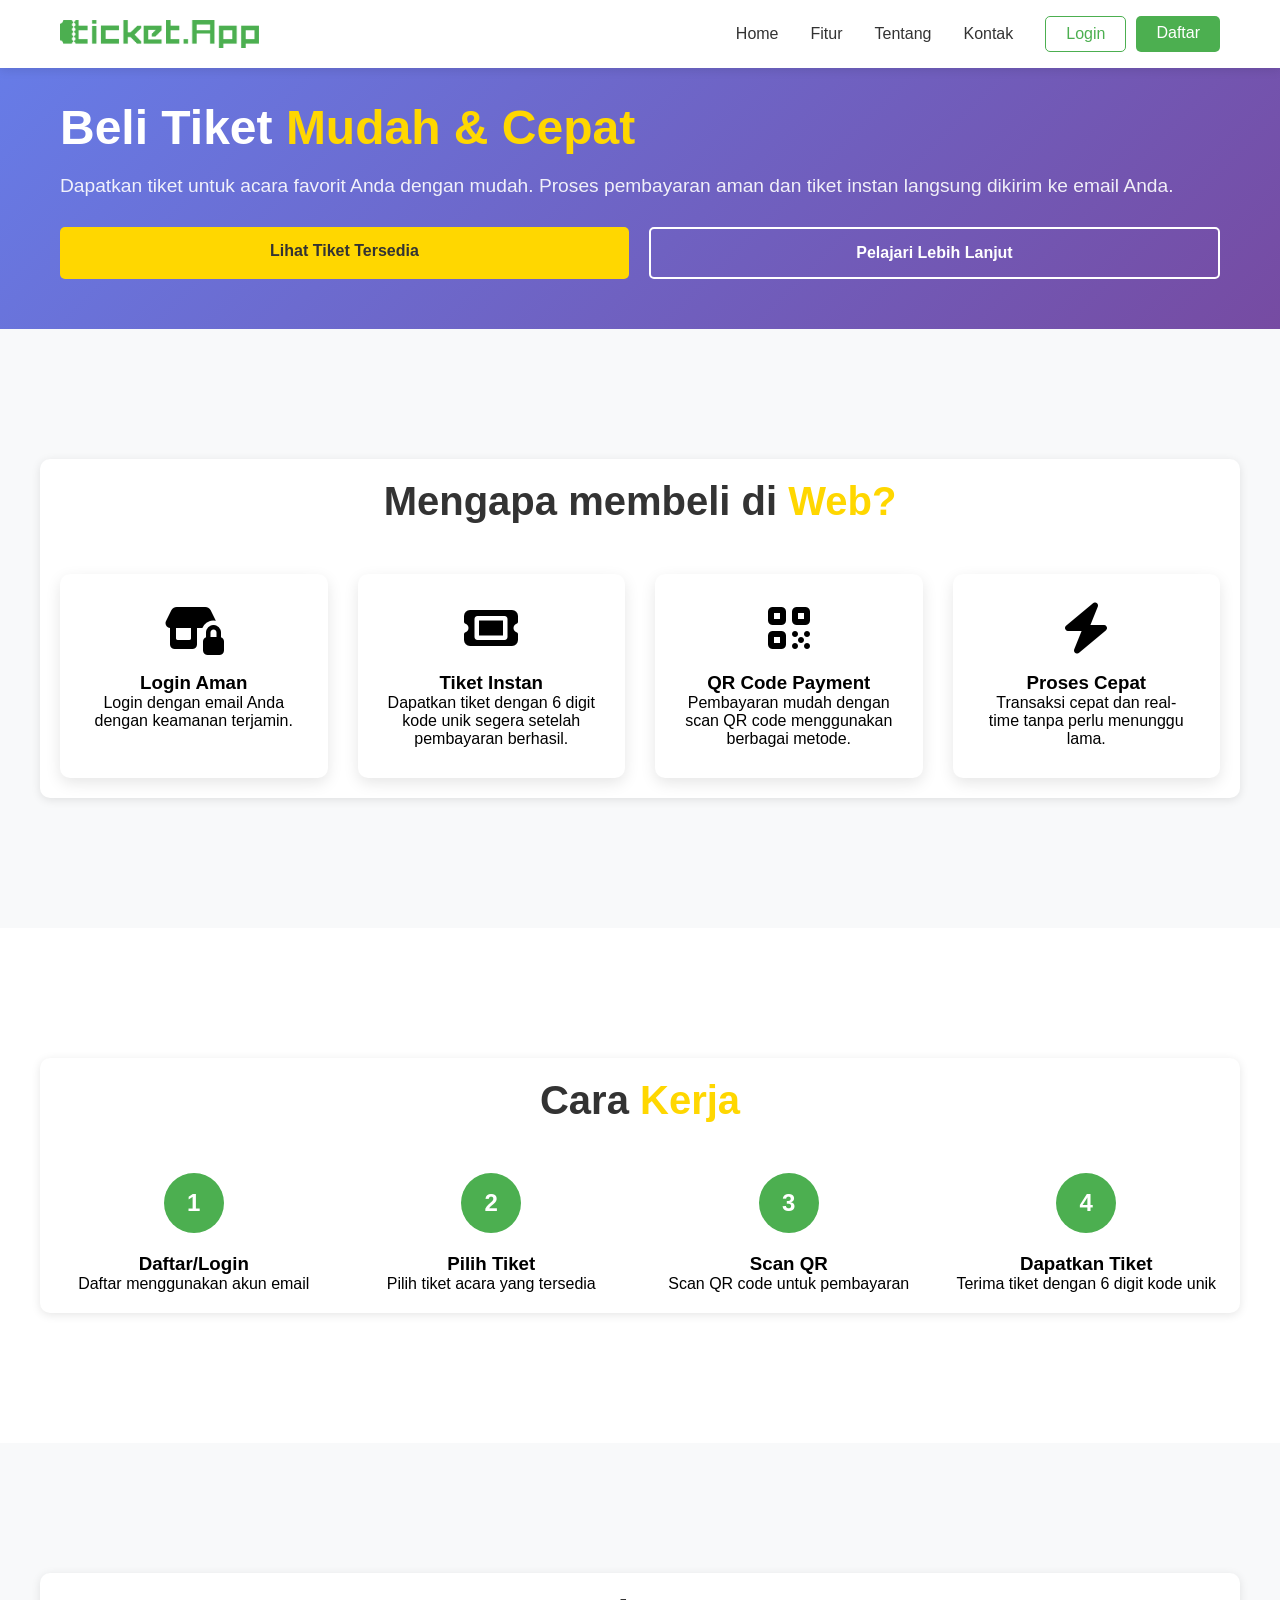
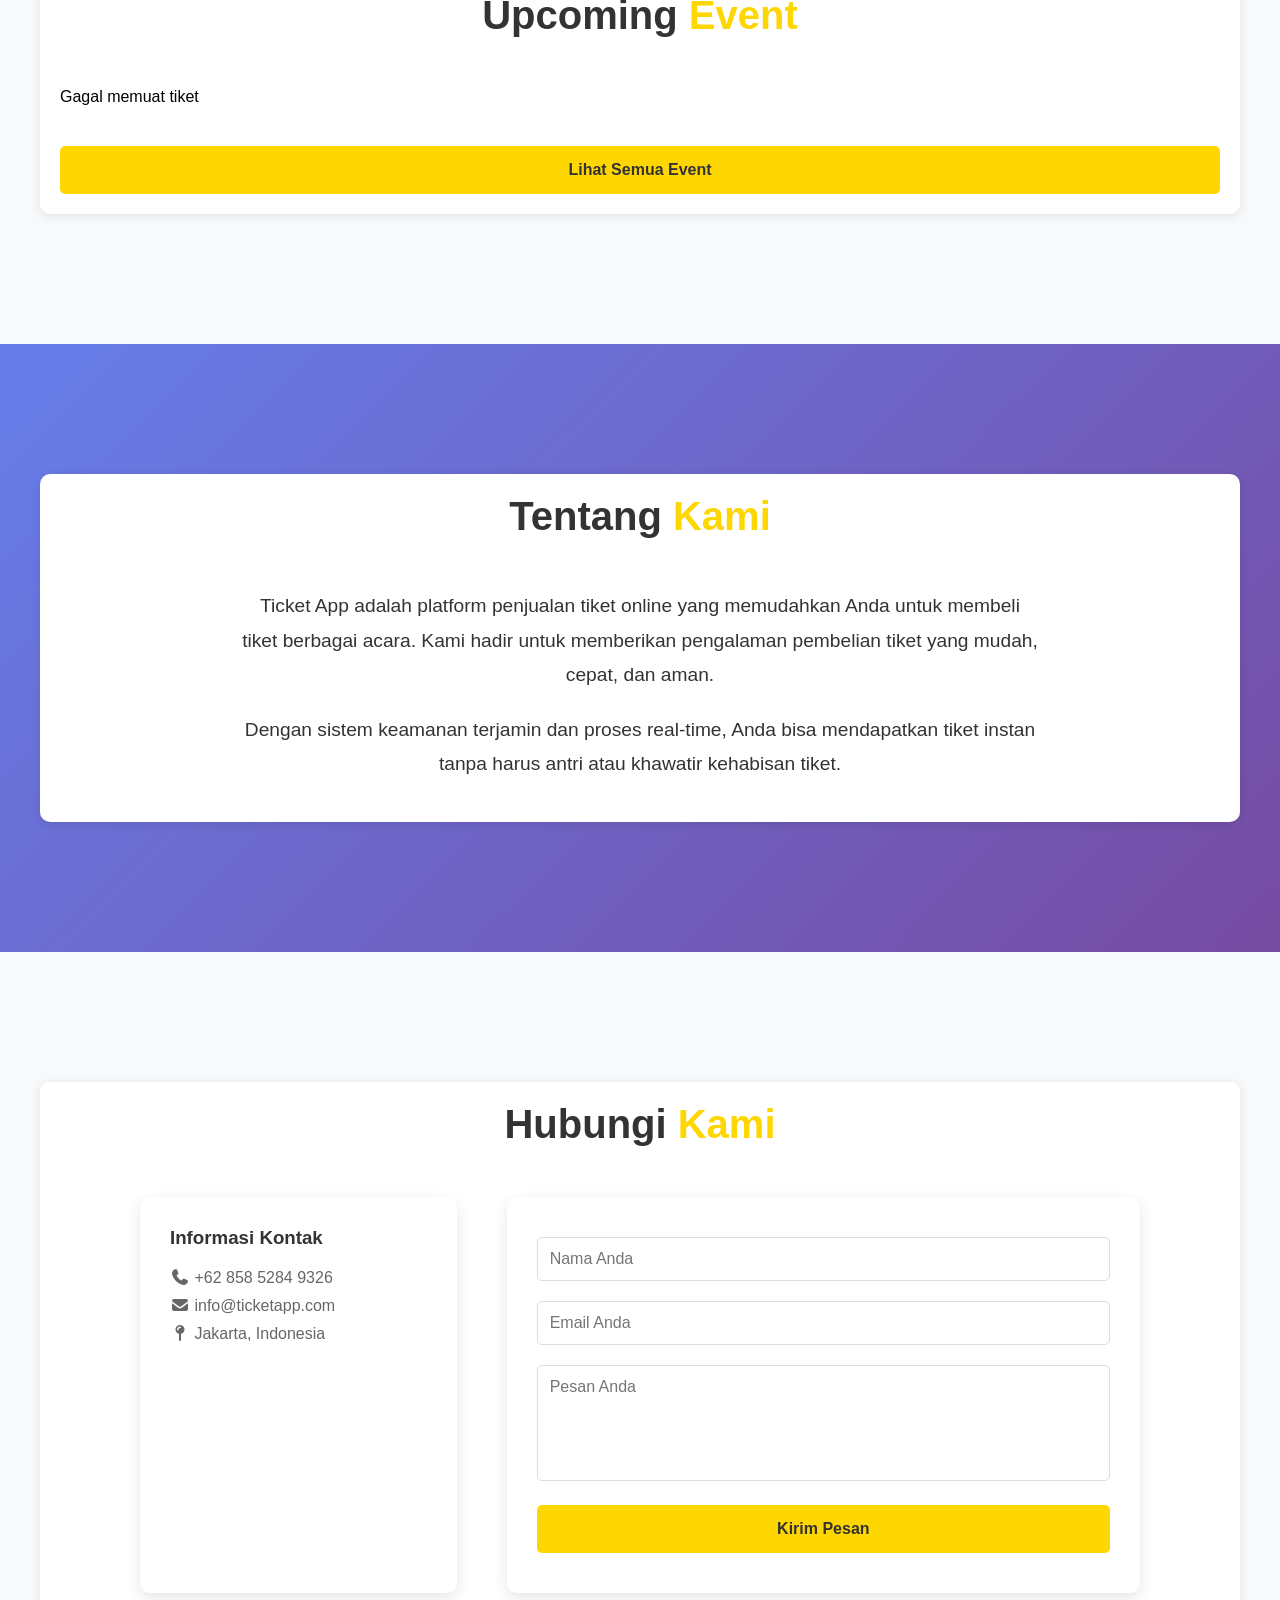
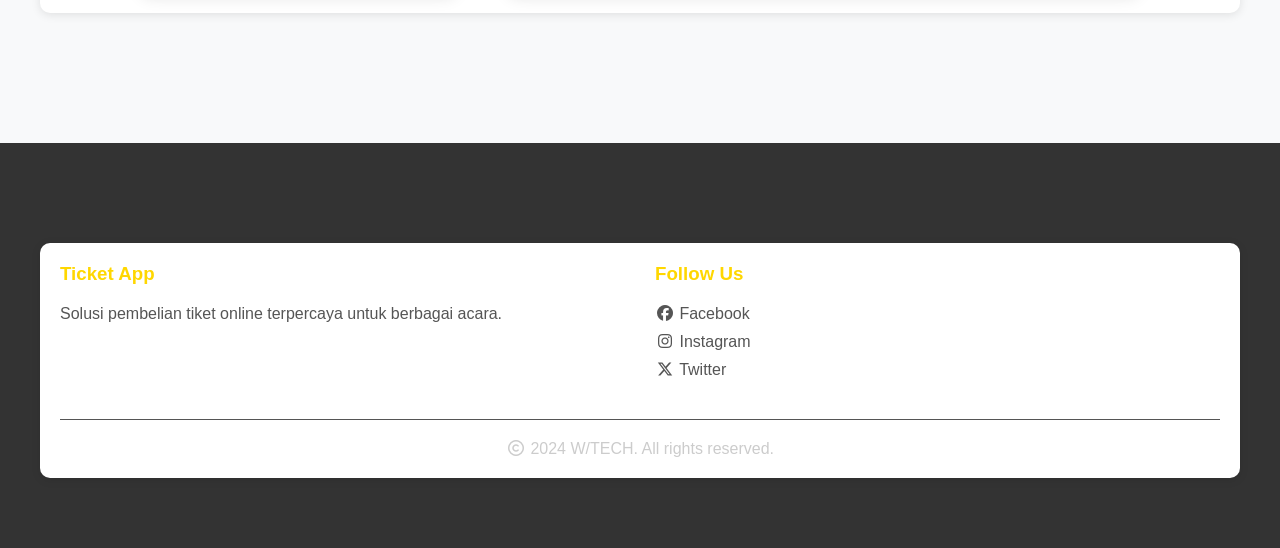
==== commit f1ce3a17: "Update index.html" ====
--- a/index.html
+++ b/index.html
@@ -149,7 +149,7 @@
             <div class="contact-container">
                 <div class="contact-info">
                     <h3>Informasi Kontak</h3>
-                    <p><i class="fa-solid fa-phone"></i> +62 123 4567 890</p>
+                    <p><i class="fa-solid fa-phone"></i> +62 858 5284 9326</p>
                     <p><i class="fa-solid fa-envelope"></i> info@ticketapp.com</p>
                     <p><i class="fa-solid fa-map-pin"></i> Jakarta, Indonesia</p>
                 </div>
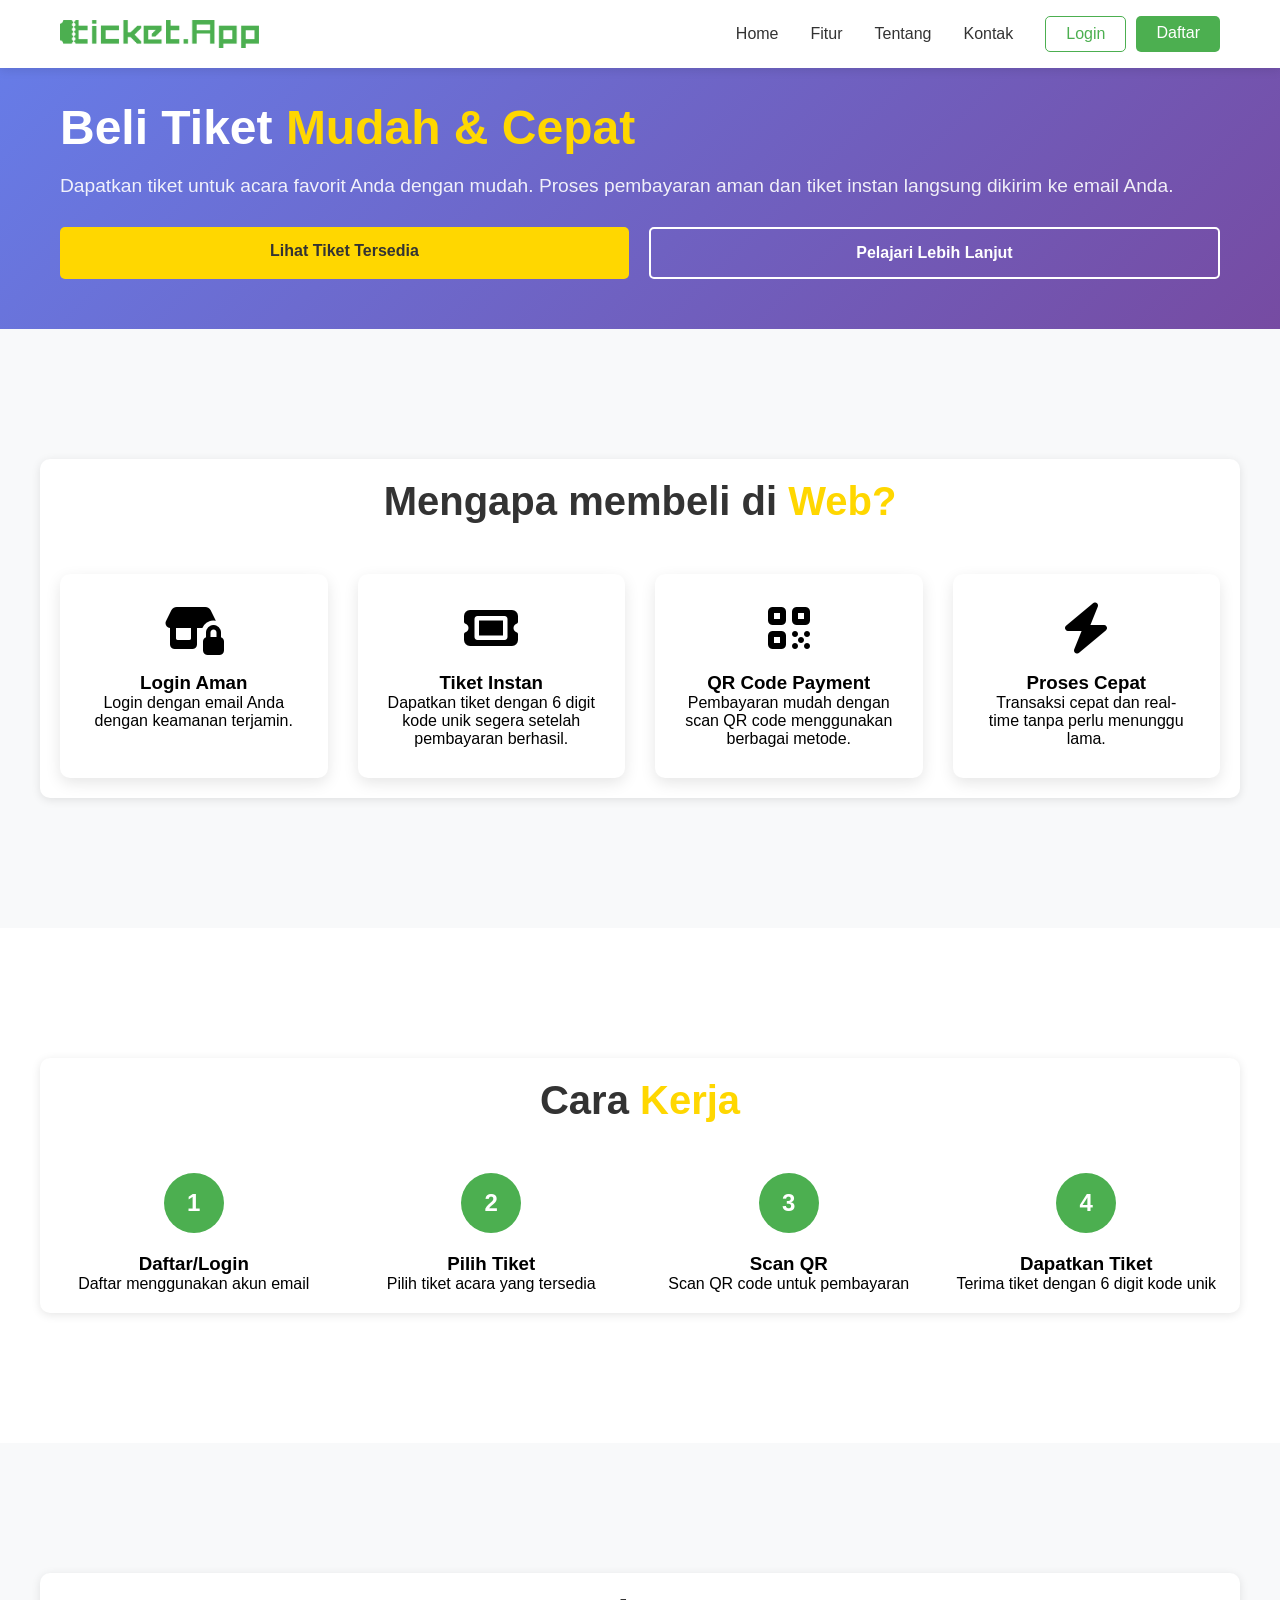
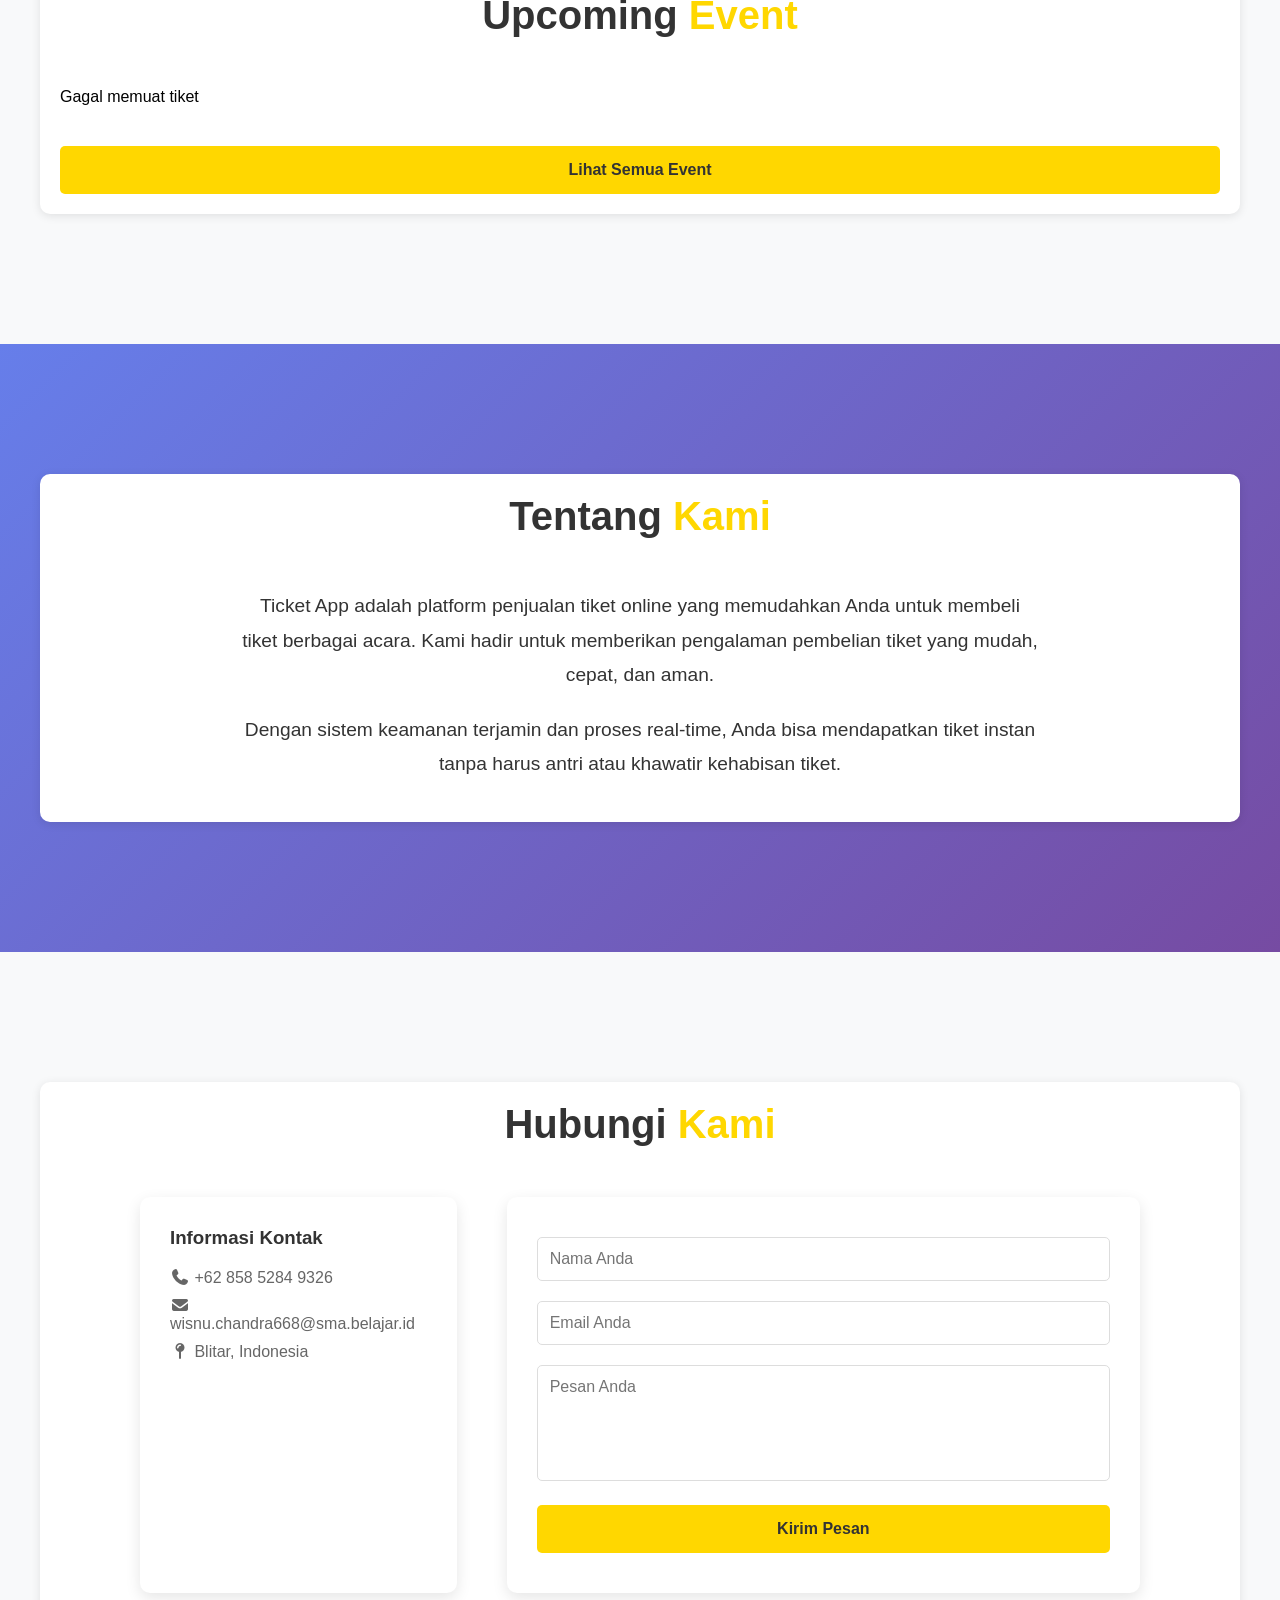
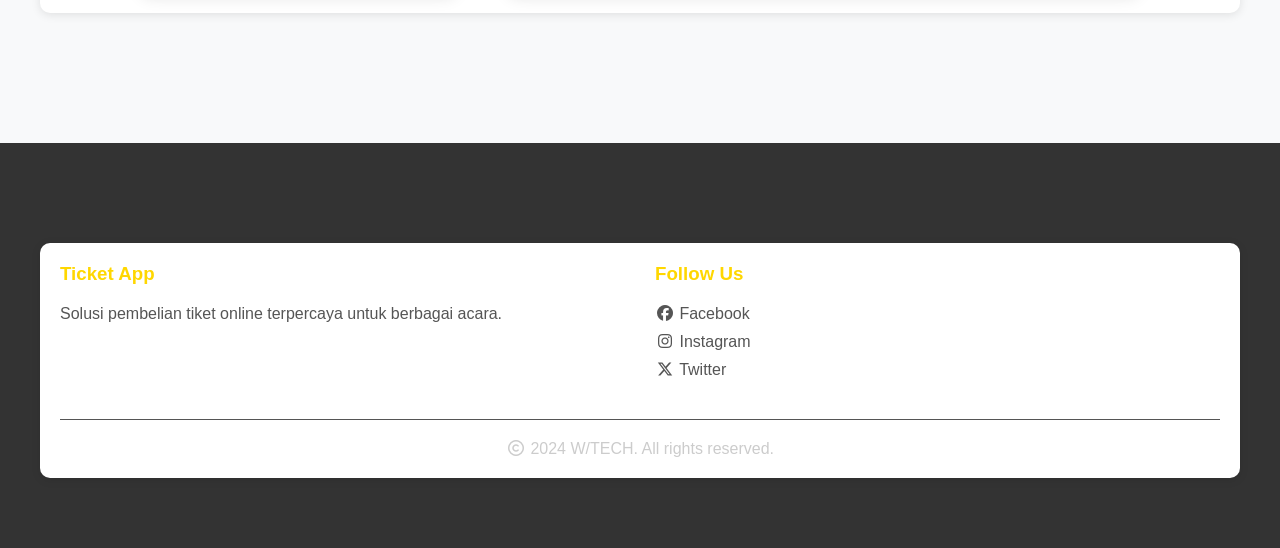
==== commit b5624c05: "Update index.html" ====
--- a/index.html
+++ b/index.html
@@ -150,8 +150,8 @@
                 <div class="contact-info">
                     <h3>Informasi Kontak</h3>
                     <p><i class="fa-solid fa-phone"></i> +62 858 5284 9326</p>
-                    <p><i class="fa-solid fa-envelope"></i> info@ticketapp.com</p>
-                    <p><i class="fa-solid fa-map-pin"></i> Jakarta, Indonesia</p>
+                    <p><i class="fa-solid fa-envelope"></i> wisnu.chandra668@sma.belajar.id</p>
+                    <p><i class="fa-solid fa-map-pin"></i> Blitar, Indonesia</p>
                 </div>
                 <form class="contact-form" id="contact-form">
                     <input type="text" placeholder="Nama Anda" required>
@@ -175,9 +175,9 @@
                 <div class="footer-section">
                     <h3>Follow Us</h3>
                     <div class="social-links">
-                        <a href="#" target="_blank" rel="noopener noreferrer"><i class="fa-brands fa-facebook"></i> Facebook</a>
-                        <a href="#" target="_blank" rel="noopener noreferrer"><i class="fa-brands fa-instagram"></i> Instagram</a>
-                        <a href="#" target="_blank" rel="noopener noreferrer"><i class="fa-brands fa-x-twitter"></i> Twitter</a>
+                        <a href="facebook.com" target="_blank" rel="noopener noreferrer"><i class="fa-brands fa-facebook"></i> Facebook</a>
+                        <a href="instagram.com" target="_blank" rel="noopener noreferrer"><i class="fa-brands fa-instagram"></i> Instagram</a>
+                        <a href="x.com" target="_blank" rel="noopener noreferrer"><i class="fa-brands fa-x-twitter"></i> Twitter</a>
                     </div>
                 </div>
             </div>
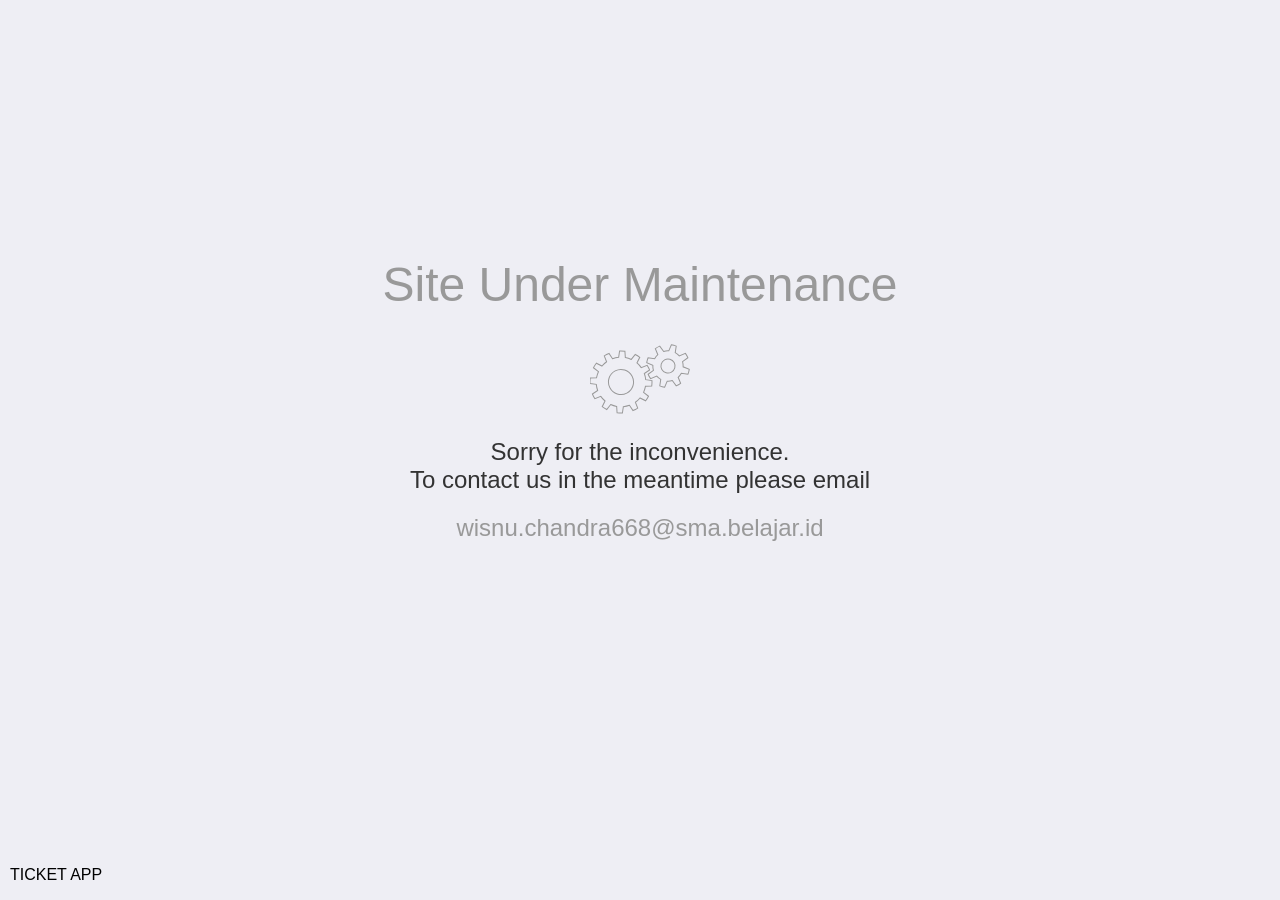
==== commit b1f3c412: "Update index.html Maintenance" ====
--- a/index.html
+++ b/index.html
@@ -1,268 +1,97 @@
-<!DOCTYPE html>
-<html lang="id">
-<head>
-    <meta charset="UTF-8">
-    <meta name="viewport" content="width=device-width, initial-scale=1.0">
-    <link rel="icon" href="images/icon.png">
-    <title>Ticket App</title>
-    <link rel="stylesheet" href="css/style.css">
-    <link rel="stylesheet" href="fontawesome/css/fontawesome.css">
-    <link rel="stylesheet" href="fontawesome/css/solid.css">
-    <link rel="stylesheet" href="fontawesome/css/regular.css">
-    <link rel="stylesheet" href="fontawesome/css/brands.css">    
-    <link rel="stylesheet" href="fontawesome/css/thin.css">
-    <script src="js/toast.js"></script>
-</head>
-<body>
-    <!-- Navbar -->
-    <nav class="navbar">
-        <div class="nav-container">
-            <div class="nav-brand">
-                <h1><div class="img-logo" style="width: 12.45rem; height: 1.75rem; background-image: url(./images/ticket.png); background-size: cover;" /></h1>
-            </div>
-            <div class="nav-menu" id="nav-menu">
-                <a href="#home">Home</a>
-                <a href="#features">Fitur</a>
-                <a href="#about">Tentang</a>
-                <a href="#contact">Kontak</a>
-                <a href="./my-tickets.html" id="my-tickets-link" style="display: none;">Tiket Saya</a>
-                <a href="./admin.html" id="admin-link" style="display: none; font-weight: bold; /* color: #4fd99b; */">Panel Admin</a>
-                <div id="auth-buttons">
-                    <script type="module" src="js/auth.js"></script>
-                    <!-- Auth buttons will be inserted here by JavaScript -->
-                </div>
-                <div id="user-profile" style="display: none;">
-                    <i class="fa-solid fa-circle-user user-icon"></i>
-                    <span id="user-name"></span>
-                    <button onclick="logout()" class="btn-logout">Logout</button>
-                </div>
-            </div>
-            <div class="hamburger" id="hamburger">
-                <span></span>
-                <span></span>
-                <span></span>
-            </div>
-        </div>
-    </nav>
+<!doctype html>
+<html>
+  <head>
+    <style>
+      body,
+      html {
+        background: #EEEEF4;
+        overflow: hidden;
+        margin: 0;
+        padding: 0;
+        text-align: center;
+        font-family: "Roboto", sans-serif;
+        font-weight: 100;
+        cursor: default;
+        -webkit-user-select: none;
+        -moz-user-select: none;
+        -ms-user-select: none;
+      }
 
-    <!-- Hero Section -->
-    <section id="home" class="hero">
-        <div class="hero-container">
-            <div class="hero-content">
-                <h1>Beli Tiket <span class="highlight">Mudah & Cepat</span></h1>
-                <p>Dapatkan tiket untuk acara favorit Anda dengan mudah. Proses pembayaran aman dan tiket instan langsung dikirim ke email Anda.</p>
-                <div class="hero-buttons">
-                    <a href="#preview-events" class="btn-primary">Lihat Tiket Tersedia</a>
-                    <a href="#features" class="btn-secondary">Pelajari Lebih Lanjut</a>
-                </div>
-            </div>
-            <!-- <div class="hero-image">
-                <img src="https://via.placeholder.com/500x400" alt="Hero Image">
-            </div> -->
-        </div>
-    </section>
+      .construction-message {
+        position: absolute;
+        top: 25%;
+        width: 100%;
+      }
 
-    <!-- Features Section -->
-    <section id="features" class="features">
-        <div class="container">
-            <h2 class="section-title">Mengapa membeli di <span class="highlight">Web?</span></h2>
-            <div class="features-grid">
-                <div class="feature-card">
-                    <i class="fa-solid fa-shop-lock feature-icon"></i>
-                    <h3>Login Aman</h3>
-                    <p>Login dengan email Anda dengan keamanan terjamin.</p>
-                </div>
-                <div class="feature-card">
-                    <i class="fa-solid fa-ticket feature-icon"></i>
-                    <h3>Tiket Instan</h3>
-                    <p>Dapatkan tiket dengan 6 digit kode unik segera setelah pembayaran berhasil.</p>
-                </div>
-                <div class="feature-card">
-                    <i class="fa-solid fa-qrcode feature-icon"></i>
-                    <h3>QR Code Payment</h3>
-                    <p>Pembayaran mudah dengan scan QR code menggunakan berbagai metode.</p>
-                </div>
-                <div class="feature-card">
-                    <i class="fa-solid fa-bolt feature-icon"></i>
-                    <h3>Proses Cepat</h3>
-                    <p>Transaksi cepat dan real-time tanpa perlu menunggu lama.</p>
-                </div>
-            </div>
-        </div>
-    </section>
+      h1 {
+        color: #999;
+        font-weight: 100;
+        font-size: 3em;
+      }
 
-    <!-- How It Works -->
-    <section class="how-it-works">
-        <div class="container">
-            <h2 class="section-title">Cara <span class="highlight">Kerja</span></h2>
-            <div class="steps">
-                <div class="step">
-                    <div class="step-number">1</div>
-                    <h3>Daftar/Login</h3>
-                    <p>Daftar menggunakan akun email</p>
-                </div>
-                <div class="step">
-                    <div class="step-number">2</div>
-                    <h3>Pilih Tiket</h3>
-                    <p>Pilih tiket acara yang tersedia</p>
-                </div>
-                <div class="step">
-                    <div class="step-number">3</div>
-                    <h3>Scan QR</h3>
-                    <p>Scan QR code untuk pembayaran</p>
-                </div>
-                <div class="step">
-                    <div class="step-number">4</div>
-                    <h3>Dapatkan Tiket</h3>
-                    <p>Terima tiket dengan 6 digit kode unik</p>
-                </div>
-            </div>
-        </div>
-    </section>
+      h2 {
+        color: #333333;
+        font-weight: 300;
+        font-size: 1.5em;
+      }
 
-    <!-- Available Events Preview -->
-    <section id="preview-events" class="preview-events">
-        <div class="container">
-            <h2 class="section-title">Upcoming <span class="highlight">Event</span></h2>
-            <div class="events-grid" id="preview-tickets"></div>
-            <div class="center-button">
-                <a href="#preview-events" class="btn-primary" onclick="loadMoreTickets()">Lihat Semua Event</a>
-            </div>
-        </div>
-    </section>
-    
-    <!-- About Section -->
-    <section id="about" class="about">
-        <div class="container">
-            <div class="about-content">
-                <h2 class="section-title">Tentang <span class="highlight">Kami</span></h2>
-                <p>Ticket App adalah platform penjualan tiket online yang memudahkan Anda untuk membeli tiket berbagai acara. Kami hadir untuk memberikan pengalaman pembelian tiket yang mudah, cepat, dan aman.</p>
-                <p>Dengan sistem keamanan terjamin dan proses real-time, Anda bisa mendapatkan tiket instan tanpa harus antri atau khawatir kehabisan tiket.</p>
-            </div>
-        </div>
-    </section>
+      a {
+        font-weight: 300;
+        color: #999;
+        text-decoration: none;
+        font-size: 1.5em;
+      }
 
-    <!-- Contact Section -->
-    <section id="contact" class="contact">
-        <div class="container">
-            <h2 class="section-title">Hubungi <span class="highlight">Kami</span></h2>
-            <div class="contact-container">
-                <div class="contact-info">
-                    <h3>Informasi Kontak</h3>
-                    <p><i class="fa-solid fa-phone"></i> +62 858 5284 9326</p>
-                    <p><i class="fa-solid fa-envelope"></i> wisnu.chandra668@sma.belajar.id</p>
-                    <p><i class="fa-solid fa-map-pin"></i> Blitar, Indonesia</p>
-                </div>
-                <form class="contact-form" id="contact-form">
-                    <input type="text" placeholder="Nama Anda" required>
-                    <input type="email" placeholder="Email Anda" required>
-                    <textarea placeholder="Pesan Anda" rows="5" required></textarea>
-                    <button type="submit" class="btn-primary">Kirim Pesan</button>
-                </form>
-            </div>
-        </div>
-    </section>
+      span {
+        color: #999;
+      }
 
-    <!-- Footer -->
-    <footer class="footer">
-        <div class="container">
-            <div class="footer-content">
-                <div class="footer-section">
-                    <h3>Ticket App</h3>
-                    <p>Solusi pembelian tiket online terpercaya untuk berbagai acara.</p>
-                </div>
-
-                <div class="footer-section">
-                    <h3>Follow Us</h3>
-                    <div class="social-links">
-                        <a href="facebook.com" target="_blank" rel="noopener noreferrer"><i class="fa-brands fa-facebook"></i> Facebook</a>
-                        <a href="instagram.com" target="_blank" rel="noopener noreferrer"><i class="fa-brands fa-instagram"></i> Instagram</a>
-                        <a href="x.com" target="_blank" rel="noopener noreferrer"><i class="fa-brands fa-x-twitter"></i> Twitter</a>
-                    </div>
-                </div>
-            </div>
-            <div class="footer-bottom">
-                <p><i class="fa-regular fa-copyright"></i> 2024 W/TECH. All rights reserved.</p>
-            </div>
-        </div>
-    </footer>
-
-    <script type="module">
-        import { initAuth, logout } from './js/auth.js';
-        import { loadTickets } from './js/tickets.js';
-        
-        window.logout = logout;
-
-        let currentLimit = 3; // Menentukan jumlah tiket awal
-        const TICKETS_PER_CLICK = 3; // Berapa tiket tambahan tiap kali klik
-    
-        window.loadMoreTickets = () => {
-            currentLimit += TICKETS_PER_CLICK;
-            loadTickets('preview-tickets', currentLimit);
-        };
-        // Initialize authentication
-        initAuth((user) => {
-            const authButtons = document.getElementById('auth-buttons');
-            const userProfile = document.getElementById('user-profile');
-            
-            if (user) {
-                
-                authButtons.style.display = 'none';
-                userProfile.style.display = 'flex';
-                
-                const myTicketsLink = document.getElementById('my-tickets-link');
-                if (myTicketsLink) {
-                    myTicketsLink.style.display = 'inline-block';
-                }
-                
-                const userNameEl = document.getElementById('user-name');
-                if (userNameEl) {
-                    if (user.userData?.name) {
-                        userNameEl.textContent = user.userData?.name.trim().split(' ')[0] || user.user?.email || 'User';
-                    } else {
-                        userNameEl.textContent = user.userData?.name || user.user?.email || 'User';
-                    }
-                }
-                                
-                const userAvatarEl = document.getElementById('user-avatar');
-                if (userAvatarEl) {
-                    userAvatarEl.src = user.userData?.photoURL || 'https://via.placeholder.com/150';
-                }
-                
-                const adminLink = document.getElementById('admin-link');
-                
-                if (adminLink && (user.role === 'admin' || user.isAdmin === true)) {
-                    adminLink.style.display = 'inline-block'; // Munculkan tombol
-                } else if (adminLink) {
-                    adminLink.style.display = 'none'; // Sembunyikan untuk user biasa
-                }
-
-            } else {
-                
-                authButtons.style.display = 'flex';
-                userProfile.style.display = 'none';
-                
-                const adminLink = document.getElementById('admin-link');
-                if (adminLink) adminLink.style.display = 'none';
-                
-                authButtons.innerHTML = `
-                    <a href="./login.html" class="btn-login">Login</a>
-                    <a href="./login.html" class="btn-register">Daftar</a>
-                `;
-            }
-        });
-        
-        loadTickets('preview-tickets', currentLimit);
-        
-        document.getElementById('hamburger').addEventListener('click', () => {
-            document.getElementById('nav-menu').classList.toggle('active');
-        });
-        
-        document.getElementById('contact-form').addEventListener('submit', (e) => {
-            e.preventDefault();
-            window.showToast('Pesan Anda telah dikirim! Kami akan segera merespon.', 'success', 3000);
-            e.target.reset();
-        });
-    </script>
-</body>
+      .footer {
+        position: absolute;
+        bottom: 0;
+        margin-left: 10px;
+      }
+    </style>
+  </head>
+  <body>
+    <div class="construction-message">
+      <h1>Site Under Maintenance</h1><svg version="1.1" xmlns="http://www.w3.org/2000/svg" xmlns:xlink="http://www.w3.org/1999/xlink" x="0px" y="0px" width="100.001px" height="70px" viewBox="0 0 100 68">
+        <g id="large">
+          <g>
+            <path d="M55.777,38.473l6.221-1.133c0.017-1.791-0.123-3.573-0.41-5.324l-6.321-0.19c-0.438-2.053-1.135-4.048-2.076-5.931
+		l4.82-4.094c-0.868-1.552-1.874-3.028-3.005-4.417l-5.569,2.999c-1.385-1.54-2.98-2.921-4.771-4.099l2.124-5.954
+		c-0.759-0.452-1.543-0.878-2.357-1.269c-0.811-0.39-1.625-0.732-2.449-1.046l-3.325,5.381c-2.038-0.665-4.113-1.052-6.183-1.174
+		L31.34,6.002c-1.792-0.02-3.571,0.119-5.32,0.406l-0.191,6.32c-2.056,0.439-4.051,1.137-5.936,2.08l-4.097-4.82
+		c-1.546,0.872-3.022,1.875-4.407,3.006l2.996,5.566c-1.54,1.384-2.925,2.985-4.104,4.778c-2.16-0.771-4.196-1.498-5.953-2.127
+		c-0.449,0.765-0.875,1.544-1.265,2.354c-0.39,0.811-0.733,1.63-1.049,2.457c1.587,0.981,3.424,2.119,5.377,3.325
+		c-0.662,2.037-1.049,4.117-1.172,6.186l-6.218,1.136c-0.021,1.789,0.12,3.566,0.407,5.321l6.32,0.188
+		c0.442,2.06,1.143,4.057,2.082,5.937l-4.818,4.095c0.872,1.549,1.873,3.026,3.009,4.412l5.563-2.998
+		c1.392,1.54,2.989,2.92,4.777,4.099l-2.121,5.954c0.756,0.446,1.538,0.871,2.348,1.258c0.813,0.394,1.633,0.739,2.462,1.05
+		l3.326-5.375c2.033,0.662,4.109,1.05,6.175,1.17l1.137,6.221c1.791,0.019,3.569-0.123,5.323-0.407l0.194-6.324
+		c2.053-0.438,4.045-1.136,5.927-2.079l4.093,4.817c1.55-0.865,3.026-1.87,4.414-2.999l-2.995-5.572
+		c1.537-1.385,2.914-2.98,4.093-4.772l5.953,2.127c0.448-0.761,0.878-1.545,1.268-2.356c0.388-0.808,0.729-1.631,1.047-2.458
+		l-5.378-3.324C55.268,42.615,55.655,40.542,55.777,38.473z M42.302,42.435c-3.002,6.243-10.495,8.872-16.737,5.866
+		c-6.244-2.999-8.872-10.493-5.867-16.736c3.002-6.244,10.495-8.873,16.736-5.869C42.676,28.698,45.306,36.19,42.302,42.435z" fill="none" stroke="#999" />
+            <animateTransform attributeName="transform" begin="0s" dur="3s" type="rotate" from="0 31 37" to="360 31 37" repeatCount="indefinite" </animateTransform>
+          </g>
+          <g id="small">
+            <path d="M93.068,19.253L99,16.31c-0.371-1.651-0.934-3.257-1.679-4.776l-6.472,1.404c-0.902-1.436-2.051-2.735-3.42-3.819
+		l2.115-6.273c-0.706-0.448-1.443-0.867-2.213-1.238c-0.774-0.371-1.559-0.685-2.351-0.958l-3.584,5.567
+		c-1.701-0.39-3.432-0.479-5.118-0.284L73.335,0c-1.652,0.367-3.256,0.931-4.776,1.672l1.404,6.47
+		c-1.439,0.899-2.744,2.047-3.835,3.419c-2.208-0.746-4.38-1.476-6.273-2.114c-0.451,0.71-0.874,1.448-1.244,2.229
+		c-0.371,0.764-0.68,1.541-0.954,2.329c1.681,1.078,3.612,2.323,5.569,3.579c-0.399,1.711-0.486,3.449-0.291,5.145
+		c-2.086,1.034-4.143,2.055-5.936,2.945c0.368,1.648,0.929,3.25,1.67,4.769c1.954-0.426,4.193-0.912,6.468-1.405
+		c0.906,1.449,2.06,2.758,3.442,3.853l-2.117,6.27c0.708,0.449,1.439,0.865,2.218,1.236c0.767,0.371,1.551,0.685,2.338,0.96
+		c1.081-1.68,2.319-3.612,3.583-5.574c1.714,0.401,3.457,0.484,5.156,0.288L82.695,42c1.651-0.371,3.252-0.931,4.773-1.676
+		c-0.425-1.952-0.912-4.194-1.404-6.473c1.439-0.902,2.744-2.057,3.835-3.436l6.273,2.11c0.444-0.7,0.856-1.43,1.225-2.197
+		c0.372-0.777,0.691-1.569,0.963-2.361l-5.568-3.586C93.181,22.677,93.269,20.939,93.068,19.253z M84.365,24.062
+		c-1.693,3.513-5.908,4.991-9.418,3.302c-3.513-1.689-4.99-5.906-3.301-9.419c1.688-3.513,5.906-4.991,9.417-3.302
+		C84.573,16.331,86.05,20.549,84.365,24.062z" fill="none" stroke="#999" />
+            <animateTransform attributeName="transform" begin="0s" dur="2s" type="rotate" from="0 78 21" to="-360 78 21" repeatCount="indefinite" </animateTransform>
+          </g>
+      </svg>
+      <h2>Sorry for the inconvenience.<br>To contact us in the meantime please email</h2><a href="mailto:email">wisnu.chandra668@sma.belajar.id</a>
+    </div>
+    <p class="footer">TICKET APP</p>
+  </body>
 </html>
